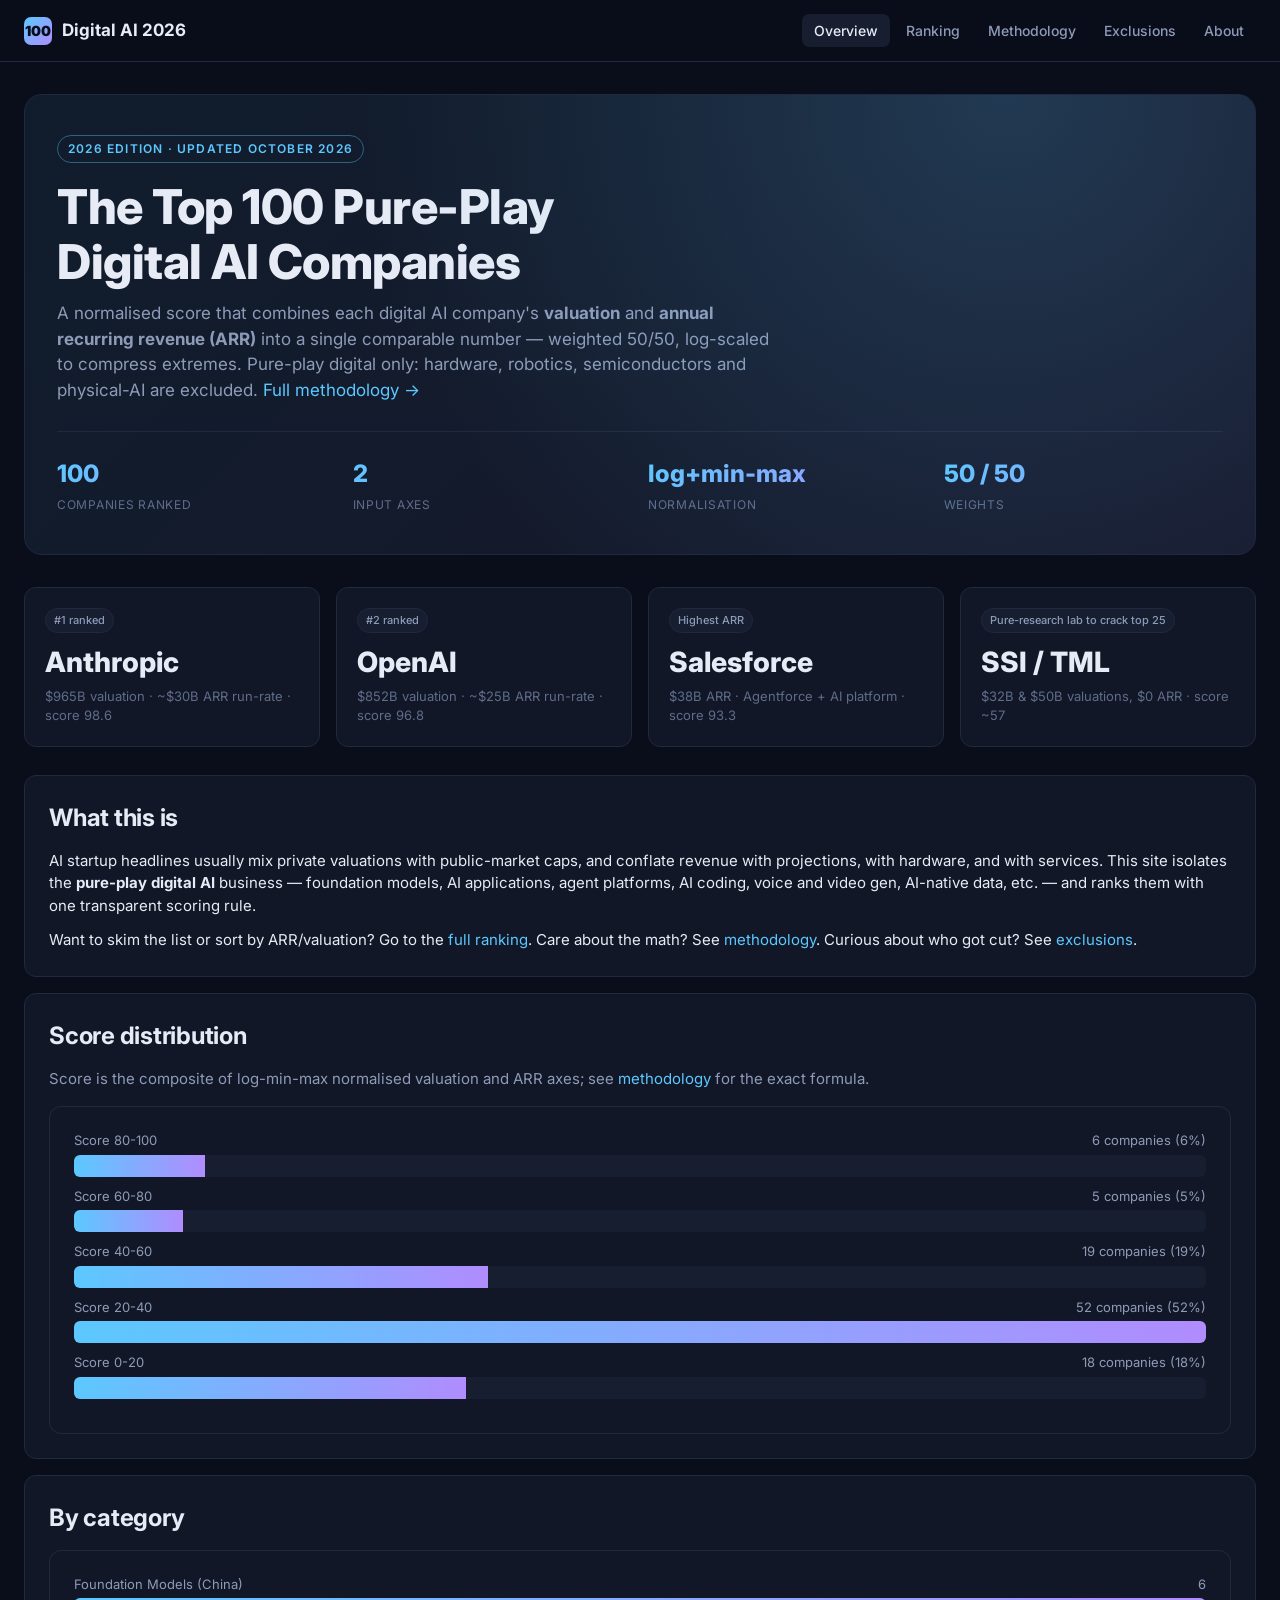
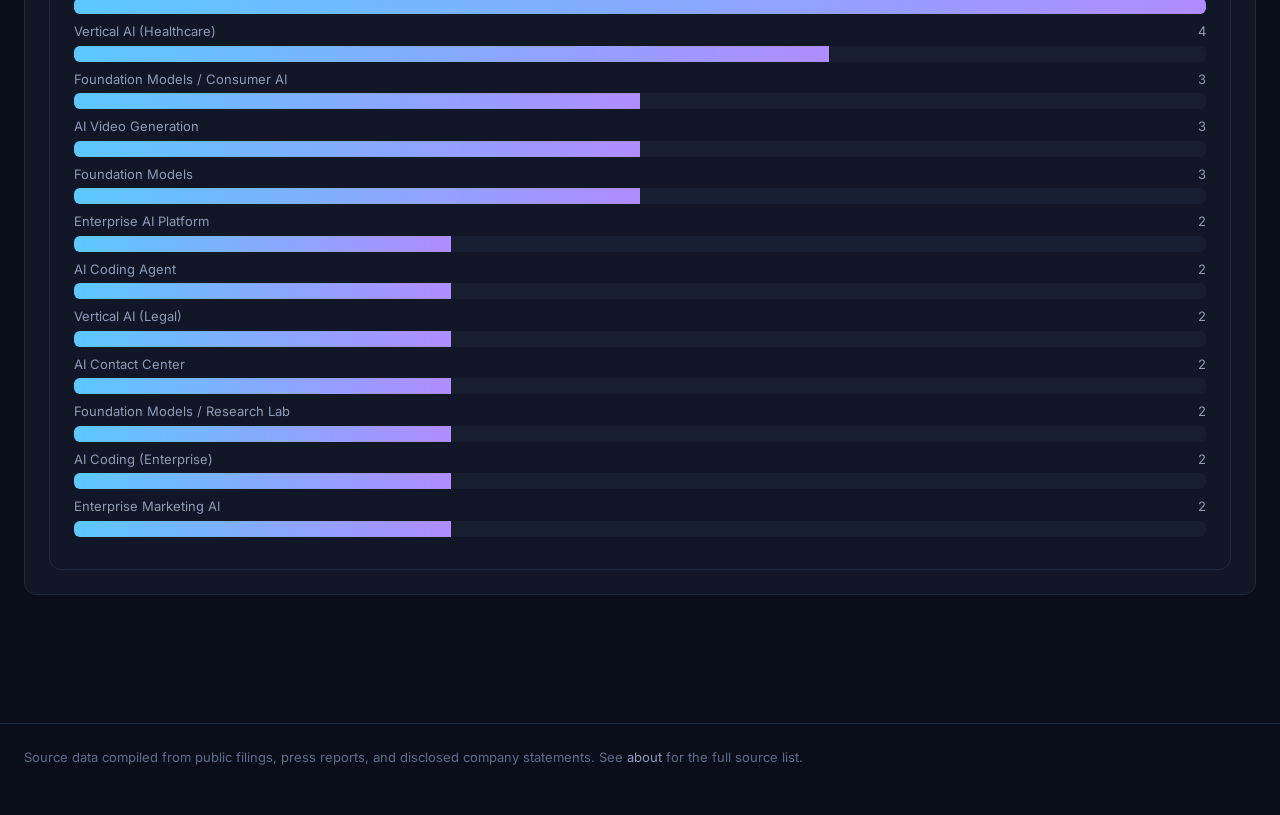
==== index.html @ d7b01ef9 "Flatten site/* to repo root for GitHub Pages Moved all static assets and HTML up one directory level" ====
<!DOCTYPE html>
<html lang="en">
<head>
  <meta charset="UTF-8">
  <meta name="viewport" content="width=device-width, initial-scale=1.0">
  <title>Top 100 Pure-Play Digital AI Companies 2026</title>
  <meta name="description" content="The Top 100 Pure-Play Digital AI Companies in 2026, ranked by a normalised composite of valuation and ARR. Methodology, dataset, sources.">
  <link rel="preconnect" href="https://fonts.googleapis.com">
  <link rel="preconnect" href="https://fonts.gstatic.com" crossorigin>
  <link href="https://fonts.googleapis.com/css2?family=Inter:wght@400;500;600;700;800&display=swap" rel="stylesheet">
  <link rel="stylesheet" href="style.css">
</head>
<body>
  <header class="topbar">
    <div class="topbar-inner">
      <div class="brand">
        <div class="brand-mark">100</div>
        <span>Digital AI 2026</span>
      </div>
      <nav class="nav">
        <a href="index.html">Overview</a>
        <a href="ranking.html">Ranking</a>
        <a href="methodology.html">Methodology</a>
        <a href="exclusions.html">Exclusions</a>
        <a href="about.html">About</a>
      </nav>
    </div>
  </header>

  <main>
    <section class="hero">
      <span class="eyebrow">2026 Edition · Updated October 2026</span>
      <h1>The Top 100 Pure-Play<br/>Digital AI Companies</h1>
      <p>
        A normalised score that combines each digital AI company's
        <strong>valuation</strong> and <strong>annual recurring revenue (ARR)</strong>
        into a single comparable number &mdash; weighted 50/50, log-scaled to
        compress extremes.
        Pure-play digital only: hardware, robotics, semiconductors and physical-AI
        are excluded. <a href="methodology.html">Full methodology &rarr;</a>
      </p>

      <div class="hero-stats">
        <div class="stat"><span class="v" id="hero-companies">100</span><span class="l">companies ranked</span></div>
        <div class="stat"><span class="v">2</span><span class="l">input axes</span></div>
        <div class="stat"><span class="v">log+min-max</span><span class="l">normalisation</span></div>
        <div class="stat"><span class="v">50 / 50</span><span class="l">weights</span></div>
      </div>
    </section>

    <div class="kpi-grid">
      <div class="kpi">
        <span class="cat-chip">#1 ranked</span>
        <div class="v">Anthropic</div>
        <div class="l">$965B valuation · ~$30B ARR run-rate · score 98.6</div>
      </div>
      <div class="kpi">
        <span class="cat-chip">#2 ranked</span>
        <div class="v">OpenAI</div>
        <div class="l">$852B valuation · ~$25B ARR run-rate · score 96.8</div>
      </div>
      <div class="kpi">
        <span class="cat-chip">Highest ARR</span>
        <div class="v">Salesforce</div>
        <div class="l">$38B ARR · Agentforce + AI platform · score 93.3</div>
      </div>
      <div class="kpi">
        <span class="cat-chip">Pure-research lab to crack top 25</span>
        <div class="v">SSI / TML</div>
        <div class="l">$32B &amp; $50B valuations, $0 ARR · score ~57</div>
      </div>
    </div>

    <div class="card">
      <h2>What this is</h2>
      <p>
        AI startup headlines usually mix private valuations with public-market caps,
        and conflate revenue with projections, with hardware, and with services.
        This site isolates the <strong>pure-play digital AI</strong> business &mdash;
        foundation models, AI applications, agent platforms, AI coding, voice and
        video gen, AI-native data, etc. &mdash; and ranks them with one transparent
        scoring rule.
      </p>
      <p style="margin-top:12px;">
        Want to skim the list or sort by ARR/valuation? Go to the
        <a href="ranking.html">full ranking</a>. Care about the math? See
        <a href="methodology.html">methodology</a>. Curious about who got cut? See
        <a href="exclusions.html">exclusions</a>.
      </p>
    </div>

    <div class="card">
      <h2>Score distribution</h2>
      <p style="color:var(--text-dim);margin-bottom:16px;">
        Score is the composite of log-min-max normalised valuation and ARR axes;
        see <a href="methodology.html">methodology</a> for the exact formula.
      </p>
      <div id="score-buckets" class="chart-wrap" style="margin:0;"></div>
    </div>

    <div class="card">
      <h2>By category</h2>
      <div id="cat-breakdown" class="chart-wrap" style="margin:0;"></div>
    </div>
  </main>

  <footer>
    <div>
      Source data compiled from public filings, press reports, and disclosed company statements.
      See <a href="about.html">about</a> for the full source list.
    </div>
  </footer>

  <script src="app.js"></script>
  <script>
    // Score-distribution chart on overview page
    document.addEventListener("DOMContentLoaded", async () => {
      const res = await fetch("ranked.json", { cache: "no-store" });
      const data = await res.json();
      const rows = data.companies;
      const buckets = [0, 0, 0, 0, 0];
      rows.forEach((r) => {
        if (r.score >= 80) buckets[0]++;
        else if (r.score >= 60) buckets[1]++;
        else if (r.score >= 40) buckets[2]++;
        else if (r.score >= 20) buckets[3]++;
        else buckets[4]++;
      });
      const total = rows.length;
      const labels = ["80-100", "60-80", "40-60", "20-40", "0-20"];
      const root = document.getElementById("score-buckets");
      const max = Math.max(...buckets);
      root.innerHTML = labels.map((l, i) => `
        <div style="margin-bottom:10px;">
          <div style="display:flex;justify-content:space-between;font-size:13px;color:var(--text-dim);margin-bottom:4px;">
            <span>Score ${l}</span>
            <span>${buckets[i]} companies (${((buckets[i] / total) * 100).toFixed(0)}%)</span>
          </div>
          <div style="background:var(--panel-2);border-radius:6px;height:22px;overflow:hidden;">
            <div style="width:${(buckets[i] / max) * 100}%;height:100%;background:linear-gradient(90deg, var(--accent), var(--accent-2));"></div>
          </div>
        </div>
      `).join("");

      // Category breakdown
      const catCounts = {};
      rows.forEach((r) => {
        const c = r.category || "Other";
        catCounts[c] = (catCounts[c] || 0) + 1;
      });
      const sortedCats = Object.entries(catCounts).sort((a, b) => b[1] - a[1]).slice(0, 12);
      const catMax = Math.max(...sortedCats.map((c) => c[1]));
      document.getElementById("cat-breakdown").innerHTML = sortedCats.map(([cat, n]) => `
        <div style="margin-bottom:8px;">
          <div style="display:flex;justify-content:space-between;font-size:13px;color:var(--text-dim);margin-bottom:4px;">
            <span>${cat}</span>
            <span>${n}</span>
          </div>
          <div style="background:var(--panel-2);border-radius:6px;height:16px;overflow:hidden;">
            <div style="width:${(n / catMax) * 100}%;height:100%;background:linear-gradient(90deg, var(--accent), var(--accent-2));"></div>
          </div>
        </div>
      `).join("");
    });
  </script>
</body>
</html>
---- style.css ----
/* style.css - Top 100 Pure-Play Digital AI Companies 2026 */
:root {
  --bg: #0a0e1a;
  --panel: #111726;
  --panel-2: #161e30;
  --border: #1f2940;
  --border-hi: #2d3a5a;
  --text: #e6ebf5;
  --text-dim: #8e9bb8;
  --text-mute: #5f6c8a;
  --accent: #5cc8ff;
  --accent-2: #b08cff;
  --good: #4ade80;
  --warn: #facc15;
  --bad: #f87171;
  --shadow: 0 4px 24px rgba(0, 0, 0, 0.4);
  --r-sm: 8px;
  --r-md: 12px;
  --r-lg: 18px;
}

* {
  box-sizing: border-box;
  margin: 0;
  padding: 0;
}

html, body {
  background: var(--bg);
  color: var(--text);
  font-family: 'Inter', -apple-system, BlinkMacSystemFont, 'Segoe UI', Roboto, sans-serif;
  line-height: 1.5;
  font-size: 15px;
  -webkit-font-smoothing: antialiased;
}

a {
  color: var(--accent);
  text-decoration: none;
}
a:hover {
  text-decoration: underline;
}

/* Layout */
.topbar {
  position: sticky;
  top: 0;
  z-index: 50;
  background: rgba(10, 14, 26, 0.85);
  backdrop-filter: blur(12px);
  border-bottom: 1px solid var(--border);
}
.topbar-inner {
  max-width: 1280px;
  margin: 0 auto;
  padding: 14px 24px;
  display: flex;
  align-items: center;
  justify-content: space-between;
  gap: 24px;
}
.brand {
  display: flex;
  align-items: center;
  gap: 10px;
  font-weight: 700;
  font-size: 17px;
}
.brand-mark {
  width: 28px;
  height: 28px;
  border-radius: 7px;
  background: linear-gradient(135deg, var(--accent), var(--accent-2));
  display: grid;
  place-items: center;
  color: #0a0e1a;
  font-weight: 900;
  font-size: 14px;
}
.nav {
  display: flex;
  gap: 4px;
}
.nav a {
  padding: 6px 12px;
  border-radius: 7px;
  color: var(--text-dim);
  font-weight: 500;
  font-size: 14px;
}
.nav a:hover {
  background: var(--panel);
  color: var(--text);
  text-decoration: none;
}
.nav a.active {
  background: var(--panel-2);
  color: var(--text);
}

main {
  max-width: 1280px;
  margin: 0 auto;
  padding: 32px 24px 64px;
}

h1, h2, h3 {
  letter-spacing: -0.01em;
}
h1 { font-size: 38px; font-weight: 800; line-height: 1.15; margin-bottom: 8px; }
h2 { font-size: 24px; font-weight: 700; margin-bottom: 12px; }
h3 { font-size: 18px; font-weight: 600; margin-bottom: 8px; }

.subtitle {
  color: var(--text-dim);
  margin-bottom: 28px;
  font-size: 16px;
}

/* Hero */
.hero {
  background: linear-gradient(135deg, rgba(92, 200, 255, 0.08), rgba(176, 140, 255, 0.08));
  border: 1px solid var(--border);
  border-radius: var(--r-lg);
  padding: 40px 32px;
  margin-bottom: 32px;
  position: relative;
  overflow: hidden;
}
.hero::before {
  content: '';
  position: absolute;
  inset: 0;
  background: radial-gradient(circle at 80% 0%, rgba(92, 200, 255, 0.18), transparent 60%);
  pointer-events: none;
}
.eyebrow {
  display: inline-block;
  font-size: 12px;
  font-weight: 600;
  letter-spacing: 0.1em;
  text-transform: uppercase;
  color: var(--accent);
  padding: 4px 10px;
  border: 1px solid rgba(92, 200, 255, 0.4);
  border-radius: 999px;
  margin-bottom: 16px;
}
.hero h1 {
  font-size: 48px;
  margin-bottom: 12px;
}
.hero p {
  color: var(--text-dim);
  font-size: 17px;
  max-width: 720px;
}
.hero-stats {
  display: grid;
  grid-template-columns: repeat(auto-fit, minmax(140px, 1fr));
  gap: 16px;
  margin-top: 28px;
  padding-top: 24px;
  border-top: 1px solid var(--border);
}
.stat {
  display: flex;
  flex-direction: column;
}
.stat .v {
  font-size: 24px;
  font-weight: 800;
  background: linear-gradient(135deg, var(--accent), var(--accent-2));
  -webkit-background-clip: text;
  -webkit-text-fill-color: transparent;
  background-clip: text;
}
.stat .l {
  font-size: 12px;
  color: var(--text-mute);
  text-transform: uppercase;
  letter-spacing: 0.06em;
  margin-top: 4px;
}

/* Cards */
.card {
  background: var(--panel);
  border: 1px solid var(--border);
  border-radius: var(--r-md);
  padding: 24px;
  margin-bottom: 16px;
}
.card h2 {
  margin-bottom: 14px;
}
.card-tight {
  padding: 18px 20px;
}

.kpi-grid {
  display: grid;
  grid-template-columns: repeat(auto-fit, minmax(220px, 1fr));
  gap: 16px;
  margin-bottom: 28px;
}
.kpi {
  background: var(--panel);
  border: 1px solid var(--border);
  border-radius: var(--r-md);
  padding: 20px;
}
.kpi .v {
  font-size: 28px;
  font-weight: 800;
  margin: 8px 0 4px;
}
.kpi .l {
  color: var(--text-mute);
  font-size: 13px;
}

/* Filters bar */
.filters {
  display: flex;
  flex-wrap: wrap;
  gap: 8px;
  align-items: center;
  margin-bottom: 18px;
  padding: 14px;
  background: var(--panel);
  border: 1px solid var(--border);
  border-radius: var(--r-md);
}
.filters input,
.filters select {
  background: var(--bg);
  color: var(--text);
  border: 1px solid var(--border);
  border-radius: 7px;
  padding: 8px 12px;
  font-size: 14px;
  font-family: inherit;
}
.filters input:focus,
.filters select:focus {
  border-color: var(--accent);
  outline: none;
}
.filters .grow {
  flex: 1;
  min-width: 200px;
}
.btn {
  background: var(--panel-2);
  color: var(--text);
  border: 1px solid var(--border);
  padding: 8px 14px;
  border-radius: 7px;
  cursor: pointer;
  font-size: 13px;
  font-weight: 500;
  transition: all 0.15s ease;
}
.btn:hover {
  border-color: var(--border-hi);
  background: var(--border);
}
.btn.primary {
  background: linear-gradient(135deg, var(--accent), var(--accent-2));
  color: #0a0e1a;
  border: none;
  font-weight: 600;
}
.btn.primary:hover {
  filter: brightness(1.08);
}

/* Table */
.table-wrap {
  background: var(--panel);
  border: 1px solid var(--border);
  border-radius: var(--r-md);
  overflow: hidden;
  margin-bottom: 24px;
}
table.rank {
  width: 100%;
  border-collapse: collapse;
  font-size: 14px;
}
table.rank thead th {
  background: var(--panel-2);
  color: var(--text-dim);
  text-align: left;
  padding: 12px 14px;
  font-weight: 600;
  font-size: 12px;
  text-transform: uppercase;
  letter-spacing: 0.06em;
  border-bottom: 1px solid var(--border);
  cursor: pointer;
  user-select: none;
  position: sticky;
  top: 60px;
  z-index: 2;
}
table.rank thead th:hover {
  color: var(--text);
}
table.rank thead th.sorted-asc::after { content: ' ▲'; opacity: 0.6; }
table.rank thead th.sorted-desc::after { content: ' ▼'; opacity: 0.6; }
table.rank tbody tr {
  border-bottom: 1px solid var(--border);
  transition: background 0.1s ease;
}
table.rank tbody tr:hover {
  background: var(--panel-2);
}
table.rank tbody td {
  padding: 12px 14px;
  vertical-align: middle;
}
.rank-cell {
  font-weight: 700;
  color: var(--accent);
  font-size: 16px;
  width: 60px;
}
.rank-cell .medal {
  display: inline-block;
  width: 28px;
  height: 28px;
  line-height: 28px;
  text-align: center;
  border-radius: 8px;
  font-size: 13px;
  font-weight: 800;
  background: var(--panel-2);
  border: 1px solid var(--border);
}
.rank-cell .medal.gold { background: linear-gradient(135deg, #fbbf24, #f59e0b); color: #0a0e1a; border: none; }
.rank-cell .medal.silver { background: linear-gradient(135deg, #d1d5db, #9ca3af); color: #0a0e1a; border: none; }
.rank-cell .medal.bronze { background: linear-gradient(135deg, #f59e0b, #b45309); color: #0a0e1a; border: none; }
.name-cell strong {
  display: block;
  margin-bottom: 2px;
}
.name-cell .meta {
  color: var(--text-mute);
  font-size: 12px;
}
.num {
  font-variant-numeric: tabular-nums;
  text-align: right;
}
.score-cell {
  font-weight: 700;
  color: var(--accent);
  text-align: right;
  width: 90px;
}
.score-bar {
  display: inline-block;
  height: 6px;
  background: linear-gradient(90deg, var(--accent), var(--accent-2));
  border-radius: 999px;
  margin-left: 8px;
  vertical-align: middle;
}
.cat-chip {
  display: inline-block;
  font-size: 11px;
  padding: 3px 8px;
  border-radius: 999px;
  background: var(--panel-2);
  border: 1px solid var(--border);
  color: var(--text-dim);
  font-weight: 500;
  white-space: nowrap;
}

/* Company detail page */
.detail {
  display: grid;
  grid-template-columns: 1fr 320px;
  gap: 24px;
}
@media (max-width: 920px) {
  .detail { grid-template-columns: 1fr; }
}
.detail-side {
  background: var(--panel);
  border: 1px solid var(--border);
  border-radius: var(--r-md);
  padding: 20px;
  height: fit-content;
  position: sticky;
  top: 80px;
}
.detail-side h3 {
  font-size: 14px;
  text-transform: uppercase;
  color: var(--text-mute);
  letter-spacing: 0.06em;
  margin-top: 16px;
  margin-bottom: 6px;
}
.detail-side h3:first-child { margin-top: 0; }
.detail-side .v {
  font-size: 18px;
  font-weight: 700;
  margin-bottom: 4px;
}
.detail-side .src {
  font-size: 12px;
  color: var(--text-mute);
}

/* Methodology content */
.prose {
  max-width: 880px;
}
.prose h2 {
  margin-top: 32px;
  font-size: 22px;
}
.prose p, .prose li {
  color: var(--text);
  margin-bottom: 10px;
  line-height: 1.7;
}
.prose ul, .prose ol {
  padding-left: 22px;
  margin-bottom: 16px;
}
.prose pre {
  background: var(--panel-2);
  border: 1px solid var(--border);
  border-radius: var(--r-sm);
  padding: 18px;
  overflow-x: auto;
  font-family: ui-monospace, SFMono-Regular, Menlo, monospace;
  font-size: 13px;
  margin: 14px 0;
}
.prose code {
  background: var(--panel-2);
  padding: 2px 6px;
  border-radius: 4px;
  font-size: 13px;
}
.prose blockquote {
  border-left: 3px solid var(--accent);
  padding: 4px 0 4px 18px;
  color: var(--text-dim);
  margin: 16px 0;
}

/* Chart */
.chart-wrap {
  background: var(--panel);
  border: 1px solid var(--border);
  border-radius: var(--r-md);
  padding: 24px;
  margin-bottom: 24px;
}

.row {
  display: flex;
  align-items: center;
  gap: 12px;
  margin-bottom: 16px;
  flex-wrap: wrap;
}
.row.between { justify-content: space-between; }

.hidden { display: none !important; }

footer {
  max-width: 1280px;
  margin: 0 auto;
  padding: 24px 24px 48px;
  color: var(--text-mute);
  font-size: 13px;
  border-top: 1px solid var(--border);
  margin-top: 48px;
}
footer a {
  color: var(--text-dim);
}
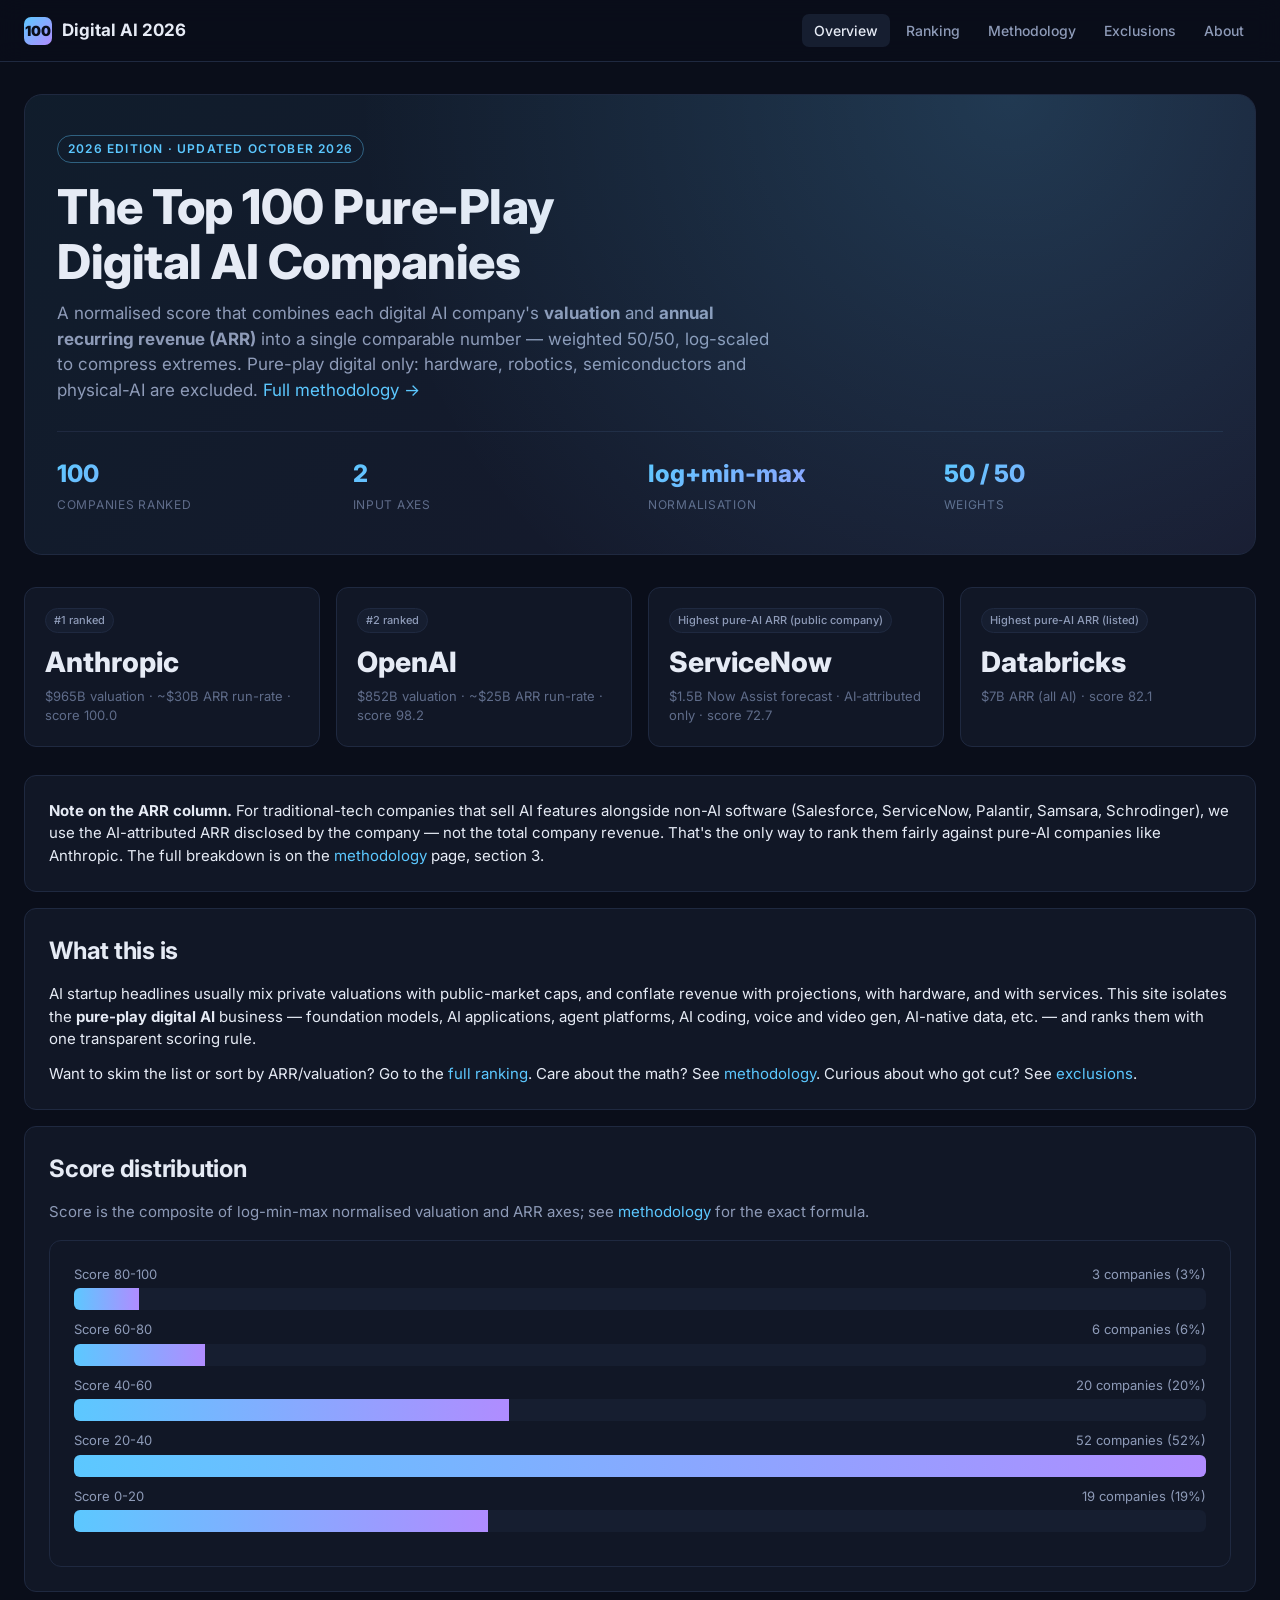
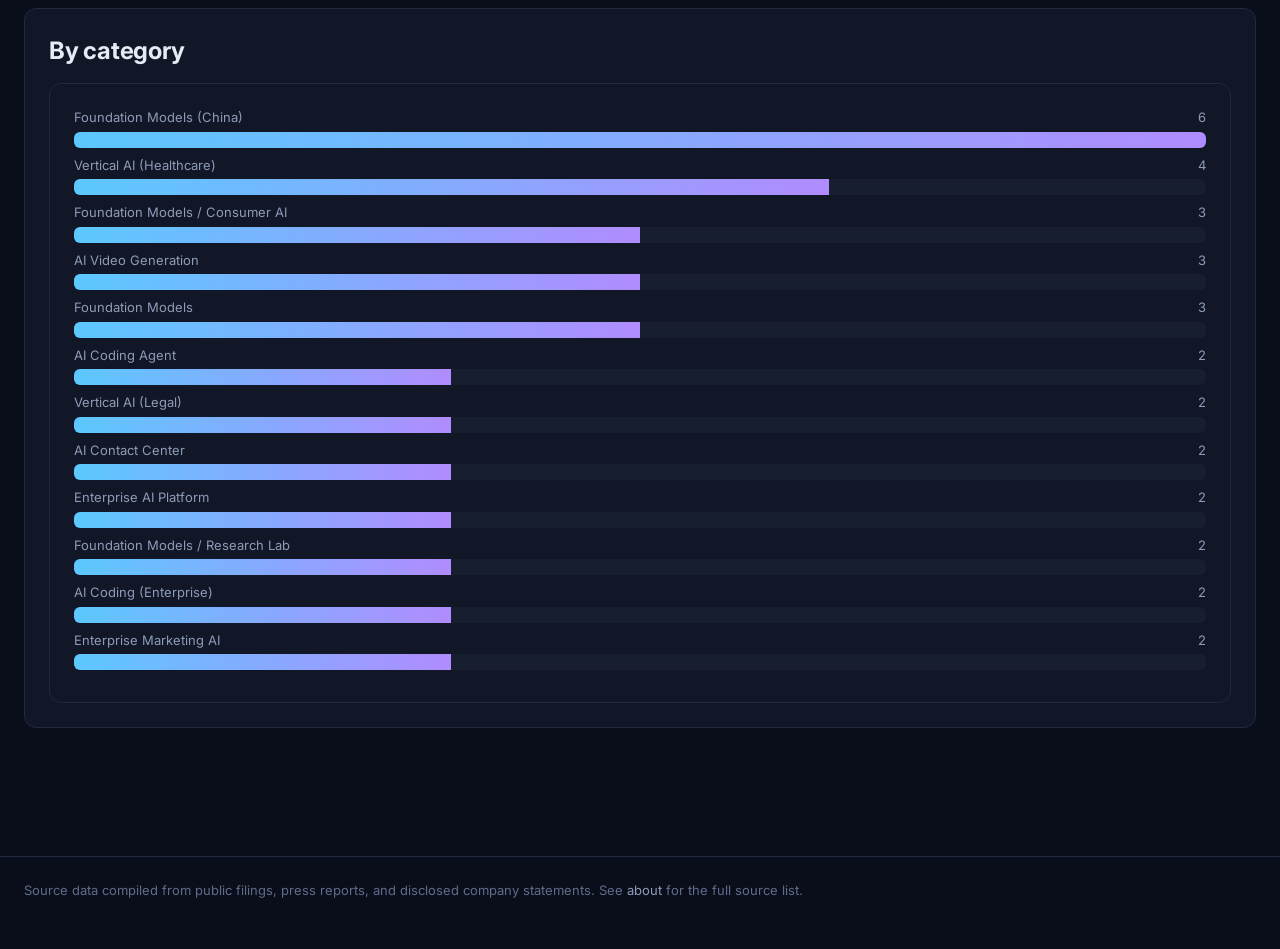
==== commit 2a130f7c: "Use AI-attributed ARR only for traditional-tech firms Following reviewer feedback that the prior ran" ====
--- a/index.html
+++ b/index.html
@@ -52,23 +52,35 @@
       <div class="kpi">
         <span class="cat-chip">#1 ranked</span>
         <div class="v">Anthropic</div>
-        <div class="l">$965B valuation · ~$30B ARR run-rate · score 98.6</div>
+        <div class="l">$965B valuation · ~$30B ARR run-rate · score 100.0</div>
       </div>
       <div class="kpi">
         <span class="cat-chip">#2 ranked</span>
         <div class="v">OpenAI</div>
-        <div class="l">$852B valuation · ~$25B ARR run-rate · score 96.8</div>
+        <div class="l">$852B valuation · ~$25B ARR run-rate · score 98.2</div>
       </div>
       <div class="kpi">
-        <span class="cat-chip">Highest ARR</span>
-        <div class="v">Salesforce</div>
-        <div class="l">$38B ARR · Agentforce + AI platform · score 93.3</div>
+        <span class="cat-chip">Highest pure-AI ARR (public company)</span>
+        <div class="v">ServiceNow</div>
+        <div class="l">$1.5B Now Assist forecast · AI-attributed only · score 72.7</div>
       </div>
       <div class="kpi">
-        <span class="cat-chip">Pure-research lab to crack top 25</span>
-        <div class="v">SSI / TML</div>
-        <div class="l">$32B &amp; $50B valuations, $0 ARR · score ~57</div>
+        <span class="cat-chip">Highest pure-AI ARR (listed)</span>
+        <div class="v">Databricks</div>
+        <div class="l">$7B ARR (all AI) · score 82.1</div>
       </div>
+    </div>
+
+    <div class="card">
+      <p>
+        <strong>Note on the ARR column.</strong> For traditional-tech
+        companies that sell AI features alongside non-AI software
+        (Salesforce, ServiceNow, Palantir, Samsara, Schrodinger), we use
+        the AI-attributed ARR disclosed by the company &mdash; not the
+        total company revenue. That's the only way to rank them fairly
+        against pure-AI companies like Anthropic. The full breakdown is
+        on the <a href="methodology.html">methodology</a> page, section 3.
+      </p>
     </div>
 
     <div class="card">
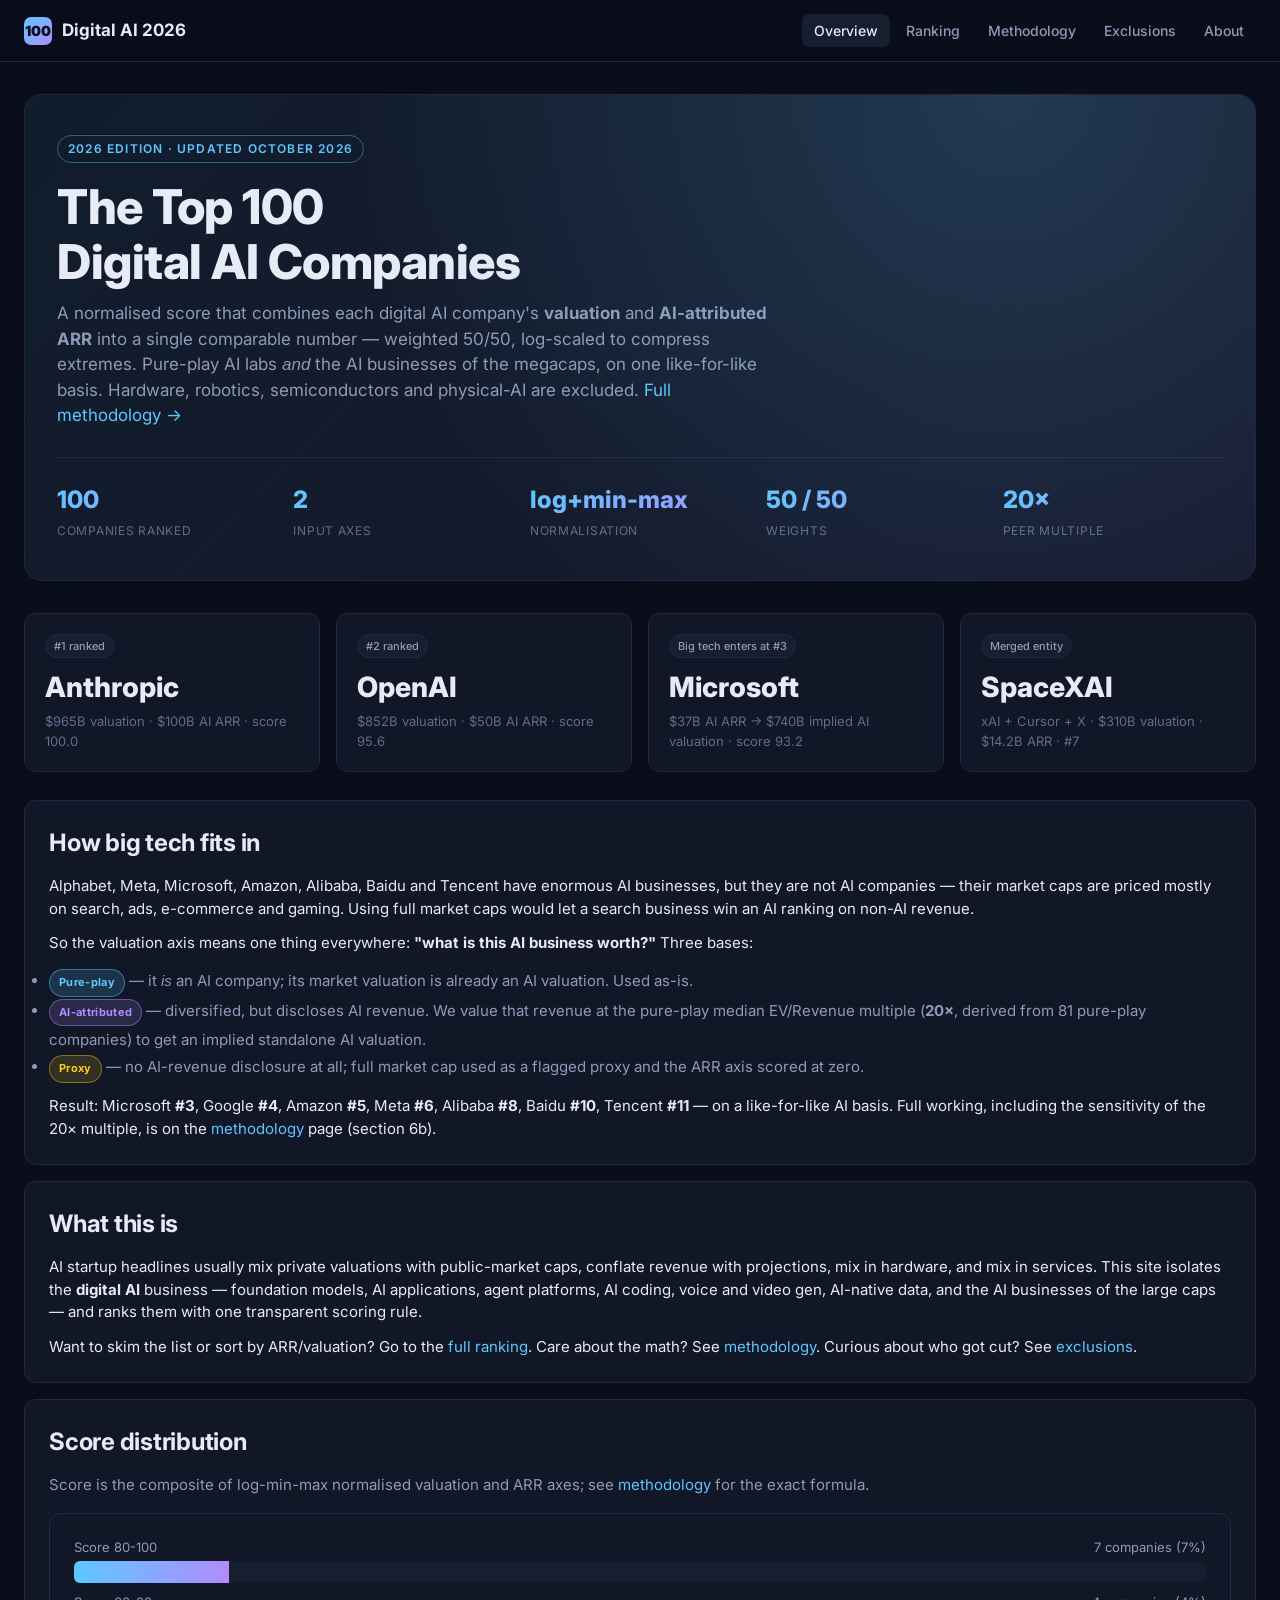
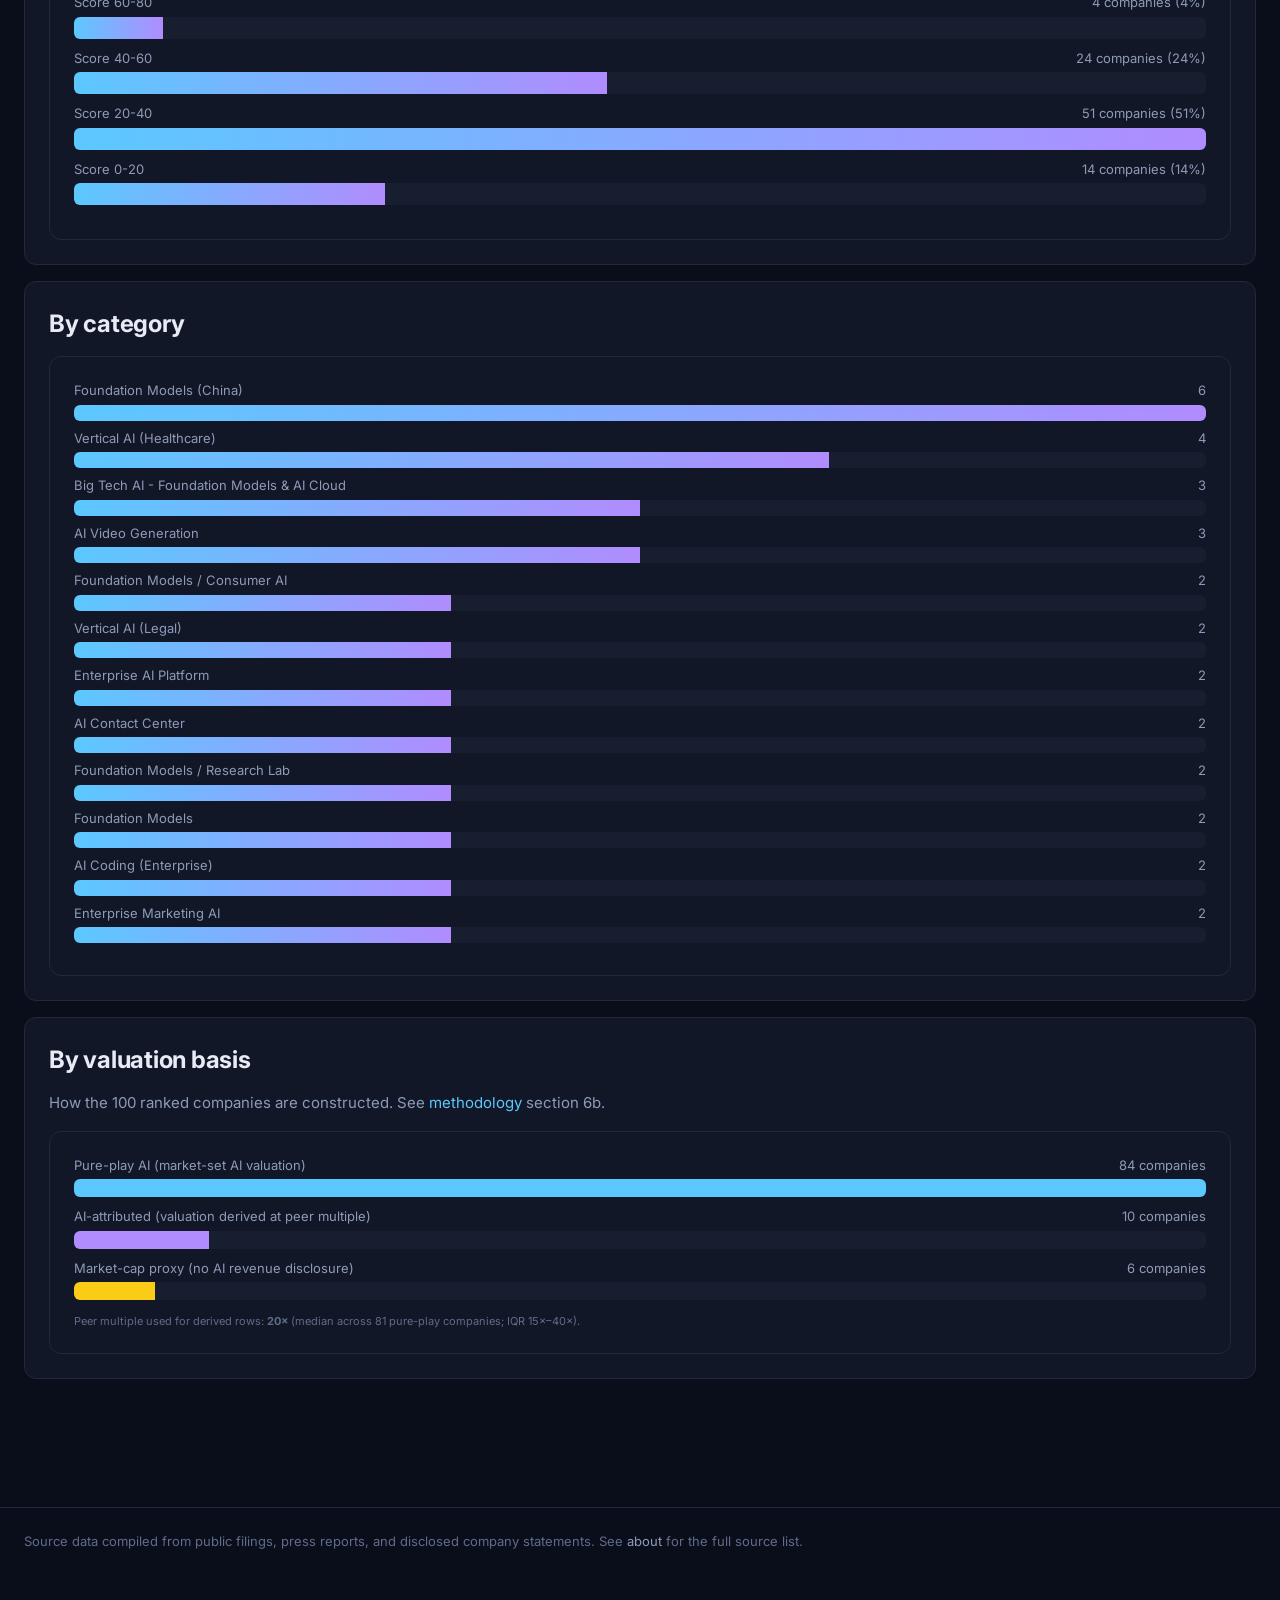
==== commit db09d7f2: "Three-basis model: merge xAI+Cursor, add big tech, refresh ARR figures OCT-2026 REFRESH ------------" ====
--- a/index.html
+++ b/index.html
@@ -3,8 +3,8 @@
 <head>
   <meta charset="UTF-8">
   <meta name="viewport" content="width=device-width, initial-scale=1.0">
-  <title>Top 100 Pure-Play Digital AI Companies 2026</title>
-  <meta name="description" content="The Top 100 Pure-Play Digital AI Companies in 2026, ranked by a normalised composite of valuation and ARR. Methodology, dataset, sources.">
+  <title>Top 100 Digital AI Companies 2026</title>
+  <meta name="description" content="The Top 100 Digital AI Companies in 2026, ranked by a normalised composite of AI-attributed ARR and valuation. Includes pure-play AI labs and the AI businesses of the megacaps, on one like-for-like basis. Methodology, dataset, sources.">
   <link rel="preconnect" href="https://fonts.googleapis.com">
   <link rel="preconnect" href="https://fonts.gstatic.com" crossorigin>
   <link href="https://fonts.googleapis.com/css2?family=Inter:wght@400;500;600;700;800&display=swap" rel="stylesheet">
@@ -30,13 +30,14 @@
   <main>
     <section class="hero">
       <span class="eyebrow">2026 Edition · Updated October 2026</span>
-      <h1>The Top 100 Pure-Play<br/>Digital AI Companies</h1>
+      <h1>The Top 100<br/>Digital AI Companies</h1>
       <p>
         A normalised score that combines each digital AI company's
-        <strong>valuation</strong> and <strong>annual recurring revenue (ARR)</strong>
+        <strong>valuation</strong> and <strong>AI-attributed ARR</strong>
         into a single comparable number &mdash; weighted 50/50, log-scaled to
         compress extremes.
-        Pure-play digital only: hardware, robotics, semiconductors and physical-AI
+        Pure-play AI labs <em>and</em> the AI businesses of the megacaps, on one
+        like-for-like basis. Hardware, robotics, semiconductors and physical-AI
         are excluded. <a href="methodology.html">Full methodology &rarr;</a>
       </p>
 
@@ -45,6 +46,7 @@
         <div class="stat"><span class="v">2</span><span class="l">input axes</span></div>
         <div class="stat"><span class="v">log+min-max</span><span class="l">normalisation</span></div>
         <div class="stat"><span class="v">50 / 50</span><span class="l">weights</span></div>
+        <div class="stat"><span class="v">20&times;</span><span class="l">peer multiple</span></div>
       </div>
     </section>
 
@@ -52,34 +54,64 @@
       <div class="kpi">
         <span class="cat-chip">#1 ranked</span>
         <div class="v">Anthropic</div>
-        <div class="l">$965B valuation · ~$30B ARR run-rate · score 100.0</div>
+        <div class="l">$965B valuation · $100B AI ARR · score 100.0</div>
       </div>
       <div class="kpi">
         <span class="cat-chip">#2 ranked</span>
         <div class="v">OpenAI</div>
-        <div class="l">$852B valuation · ~$25B ARR run-rate · score 98.2</div>
-      </div>
-      <div class="kpi">
-        <span class="cat-chip">Highest pure-AI ARR (public company)</span>
-        <div class="v">ServiceNow</div>
-        <div class="l">$1.5B Now Assist forecast · AI-attributed only · score 72.7</div>
-      </div>
-      <div class="kpi">
-        <span class="cat-chip">Highest pure-AI ARR (listed)</span>
-        <div class="v">Databricks</div>
-        <div class="l">$7B ARR (all AI) · score 82.1</div>
-      </div>
-    </div>
-
-    <div class="card">
+        <div class="l">$852B valuation · $50B AI ARR · score 95.6</div>
+      </div>
+      <div class="kpi">
+        <span class="cat-chip">Big tech enters at #3</span>
+        <div class="v">Microsoft</div>
+        <div class="l">$37B AI ARR → $740B implied AI valuation · score 93.2</div>
+      </div>
+      <div class="kpi">
+        <span class="cat-chip">Merged entity</span>
+        <div class="v">SpaceXAI</div>
+        <div class="l">xAI + Cursor + X · $310B valuation · $14.2B ARR · #7</div>
+      </div>
+    </div>
+
+    <div class="card">
+      <h2>How big tech fits in</h2>
       <p>
-        <strong>Note on the ARR column.</strong> For traditional-tech
-        companies that sell AI features alongside non-AI software
-        (Salesforce, ServiceNow, Palantir, Samsara, Schrodinger), we use
-        the AI-attributed ARR disclosed by the company &mdash; not the
-        total company revenue. That's the only way to rank them fairly
-        against pure-AI companies like Anthropic. The full breakdown is
-        on the <a href="methodology.html">methodology</a> page, section 3.
+        Alphabet, Meta, Microsoft, Amazon, Alibaba, Baidu and Tencent have
+        enormous AI businesses, but they are not AI companies &mdash; their market
+        caps are priced mostly on search, ads, e-commerce and gaming. Using
+        full market caps would let a search business win an AI ranking on
+        non-AI revenue.
+      </p>
+      <p style="margin-top:12px;">
+        So the valuation axis means one thing everywhere: <strong>"what is this
+        AI business worth?"</strong> Three bases:
+      </p>
+      <ul style="color:var(--text-dim);margin-top:12px;line-height:1.8;">
+        <li>
+          <span class="basis-chip basis-actual">Pure-play</span>
+          &mdash; it <em>is</em> an AI company; its market valuation is already an
+          AI valuation. Used as-is.
+        </li>
+        <li>
+          <span class="basis-chip basis-derived">AI-attributed</span>
+          &mdash; diversified, but discloses AI revenue. We value that revenue at
+          the pure-play median EV/Revenue multiple (<strong>20&times;</strong>,
+          derived from 81 pure-play companies) to get an implied standalone AI
+          valuation.
+        </li>
+        <li>
+          <span class="basis-chip basis-proxy">Proxy</span>
+          &mdash; no AI-revenue disclosure at all; full market cap used as a
+          flagged proxy and the ARR axis scored at zero.
+        </li>
+      </ul>
+      <p style="margin-top:12px;">
+        Result: Microsoft <strong>#3</strong>, Google <strong>#4</strong>, Amazon
+        <strong>#5</strong>, Meta <strong>#6</strong>, Alibaba <strong>#8</strong>,
+        Baidu <strong>#10</strong>, Tencent <strong>#11</strong> &mdash; on a
+        like-for-like AI basis. Full working, including the sensitivity of the
+        20&times; multiple, is on the
+        <a href="methodology.html">methodology</a> page (section 6b).
       </p>
     </div>
 
@@ -87,11 +119,11 @@
       <h2>What this is</h2>
       <p>
         AI startup headlines usually mix private valuations with public-market caps,
-        and conflate revenue with projections, with hardware, and with services.
-        This site isolates the <strong>pure-play digital AI</strong> business &mdash;
+        conflate revenue with projections, mix in hardware, and mix in services.
+        This site isolates the <strong>digital AI</strong> business &mdash;
         foundation models, AI applications, agent platforms, AI coding, voice and
-        video gen, AI-native data, etc. &mdash; and ranks them with one transparent
-        scoring rule.
+        video gen, AI-native data, and the AI businesses of the large caps &mdash;
+        and ranks them with one transparent scoring rule.
       </p>
       <p style="margin-top:12px;">
         Want to skim the list or sort by ARR/valuation? Go to the
@@ -113,6 +145,15 @@
     <div class="card">
       <h2>By category</h2>
       <div id="cat-breakdown" class="chart-wrap" style="margin:0;"></div>
+    </div>
+
+    <div class="card">
+      <h2>By valuation basis</h2>
+      <p style="color:var(--text-dim);margin-bottom:16px;">
+        How the 100 ranked companies are constructed. See
+        <a href="methodology.html">methodology</a> section 6b.
+      </p>
+      <div id="basis-breakdown" class="chart-wrap" style="margin:0;"></div>
     </div>
   </main>
 
@@ -173,6 +214,37 @@
           </div>
         </div>
       `).join("");
+
+      // Valuation-basis breakdown
+      const basisMeta = {
+        actual:  { label: "Pure-play AI (market-set AI valuation)", color: "var(--accent)" },
+        derived: { label: "AI-attributed (valuation derived at peer multiple)", color: "var(--accent-2)" },
+        proxy:   { label: "Market-cap proxy (no AI revenue disclosure)", color: "var(--warn)" },
+      };
+      const basisCounts = {};
+      rows.forEach((r) => {
+        basisCounts[r.valuation_basis] = (basisCounts[r.valuation_basis] || 0) + 1;
+      });
+      const bMax = Math.max(...Object.values(basisCounts));
+      document.getElementById("basis-breakdown").innerHTML = Object.entries(basisMeta).map(([k, m]) => {
+        const n = basisCounts[k] || 0;
+        return `
+        <div style="margin-bottom:10px;">
+          <div style="display:flex;justify-content:space-between;font-size:13px;color:var(--text-dim);margin-bottom:4px;">
+            <span>${m.label}</span>
+            <span>${n} companies</span>
+          </div>
+          <div style="background:var(--panel-2);border-radius:6px;height:18px;overflow:hidden;">
+            <div style="width:${(n / bMax) * 100}%;height:100%;background:${m.color};"></div>
+          </div>
+        </div>`;
+      }).join("") + `
+        <p class="sub-note" style="margin-top:14px;">
+          Peer multiple used for derived rows:
+          <strong>${data.peer_multiple.median_ev_revenue}&times;</strong>
+          (median across ${data.peer_multiple.pool_size} pure-play companies;
+          IQR ${data.peer_multiple.p25}&times;&ndash;${data.peer_multiple.p75}&times;).
+        </p>`;
     });
   </script>
 </body>
--- a/style.css
+++ b/style.css
@@ -381,6 +381,107 @@
   white-space: nowrap;
 }
 
+/* --- Basis badges & sub-notes ------------------------------------- */
+.sub-note {
+  font-size: 11px;
+  color: var(--text-mute);
+  margin-top: 3px;
+  line-height: 1.35;
+}
+.sub-note.warn {
+  color: var(--warn);
+}
+.basis-chip {
+  display: inline-block;
+  font-size: 11px;
+  font-weight: 700;
+  padding: 3px 9px;
+  border-radius: 999px;
+  letter-spacing: 0.03em;
+}
+.basis-chip.basis-actual {
+  background: rgba(92, 200, 255, 0.16);
+  border: 1px solid rgba(92, 200, 255, 0.45);
+  color: var(--accent);
+}
+.basis-chip.basis-derived {
+  background: rgba(176, 140, 255, 0.16);
+  border: 1px solid rgba(176, 140, 255, 0.45);
+  color: var(--accent-2);
+}
+.basis-chip.basis-proxy {
+  background: rgba(250, 204, 21, 0.14);
+  border: 1px solid rgba(250, 204, 21, 0.42);
+  color: var(--warn);
+}
+
+.basis-callout {
+  background: var(--panel-2);
+  border: 1px solid rgba(176, 140, 255, 0.35);
+  border-left: 3px solid var(--accent-2);
+  border-radius: var(--r-md);
+  padding: 20px 22px;
+  margin-bottom: 16px;
+}
+.basis-callout.pure {
+  border-color: rgba(92, 200, 255, 0.35);
+  border-left-color: var(--accent);
+}
+.basis-callout.warn {
+  border-color: rgba(250, 204, 21, 0.35);
+  border-left-color: var(--warn);
+}
+.basis-callout h3 {
+  font-size: 15px;
+  margin-bottom: 10px;
+}
+.basis-callout p {
+  color: var(--text-dim);
+  font-size: 14px;
+  line-height: 1.65;
+  margin-bottom: 10px;
+}
+.basis-callout pre {
+  background: var(--bg);
+  border: 1px solid var(--border);
+  border-radius: var(--r-sm);
+  padding: 14px 16px;
+  font-family: ui-monospace, SFMono-Regular, Menlo, monospace;
+  font-size: 12.5px;
+  line-height: 1.7;
+  overflow-x: auto;
+  margin: 10px 0;
+  color: var(--text);
+}
+.src-block {
+  font-size: 13px;
+  color: var(--text-dim);
+  line-height: 1.7;
+  background: var(--panel-2);
+  border: 1px solid var(--border);
+  border-radius: var(--r-sm);
+  padding: 12px 14px;
+}
+
+/* Legend */
+.legend {
+  display: flex;
+  flex-wrap: wrap;
+  gap: 18px;
+  padding: 14px 16px;
+  background: var(--panel);
+  border: 1px solid var(--border);
+  border-radius: var(--r-md);
+  margin-bottom: 16px;
+  font-size: 13px;
+  color: var(--text-dim);
+}
+.legend-item {
+  display: flex;
+  align-items: center;
+  gap: 8px;
+}
+
 /* Company detail page */
 .detail {
   display: grid;
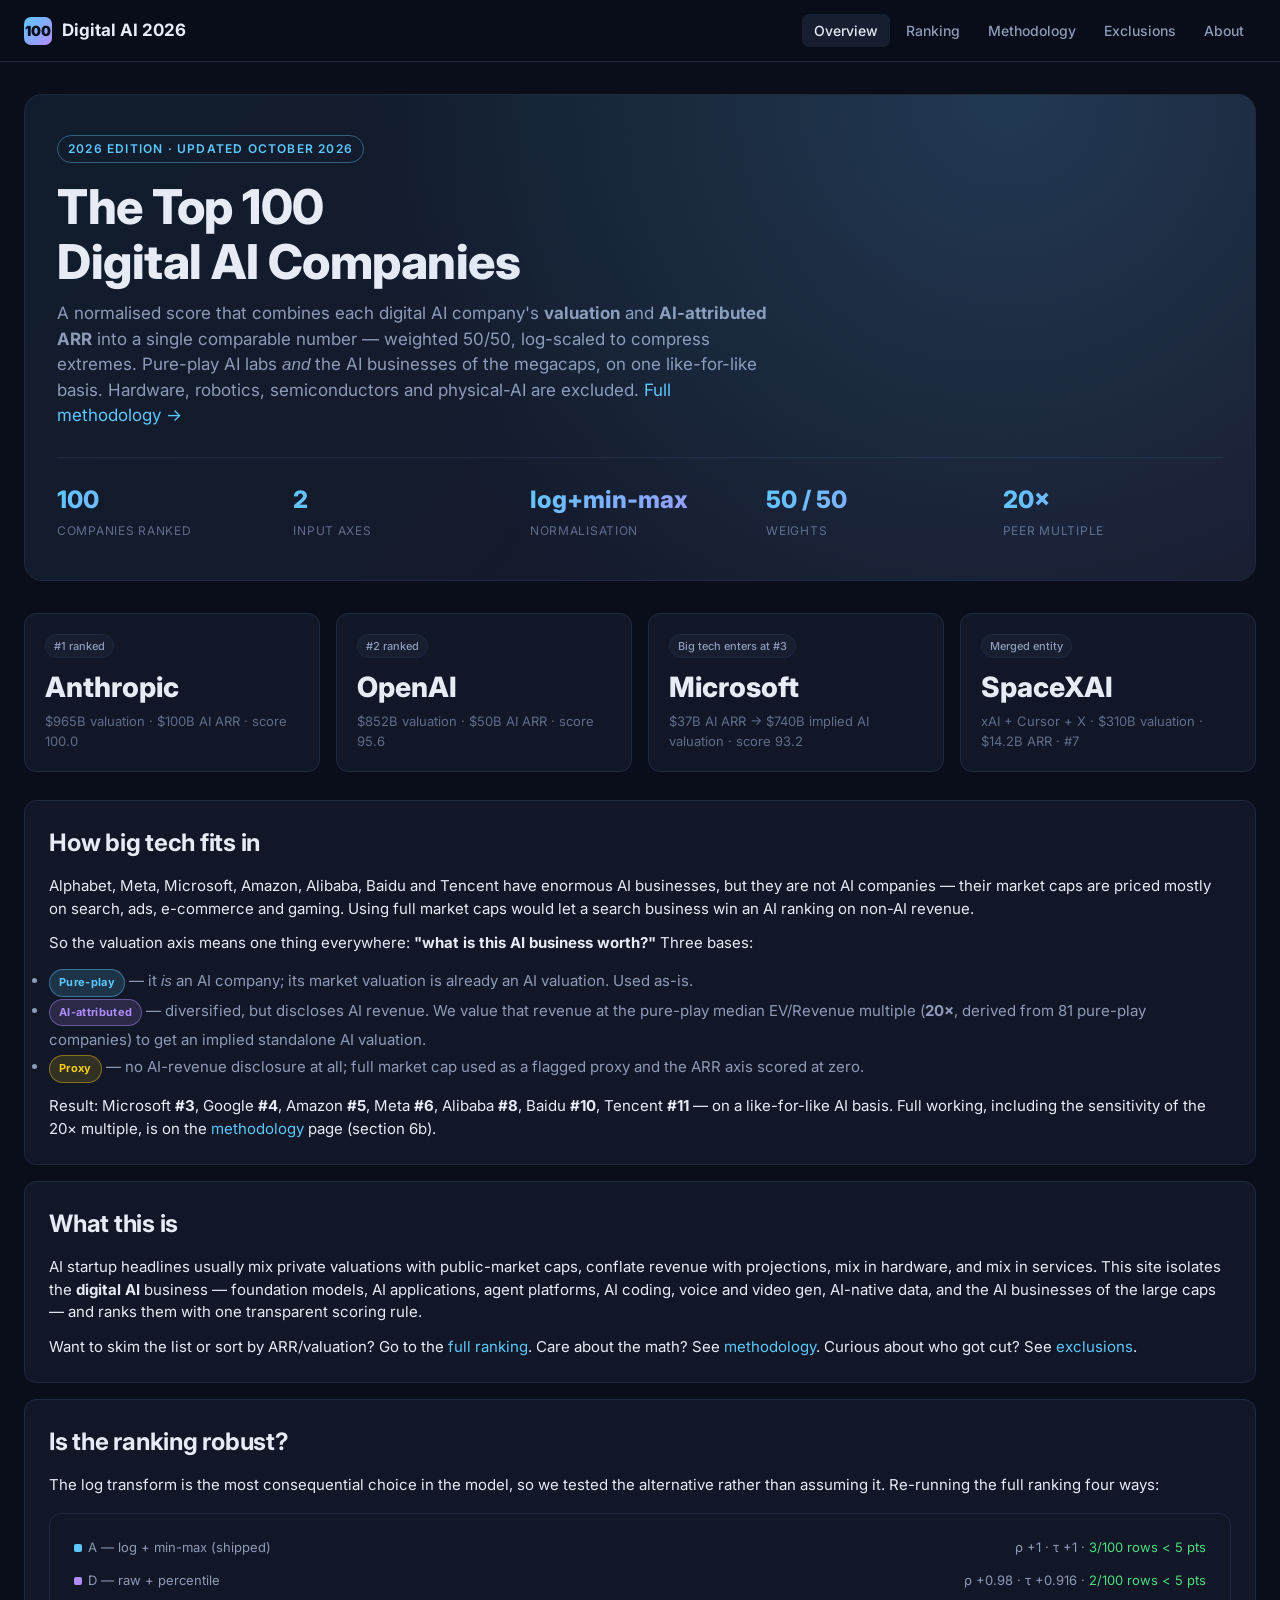
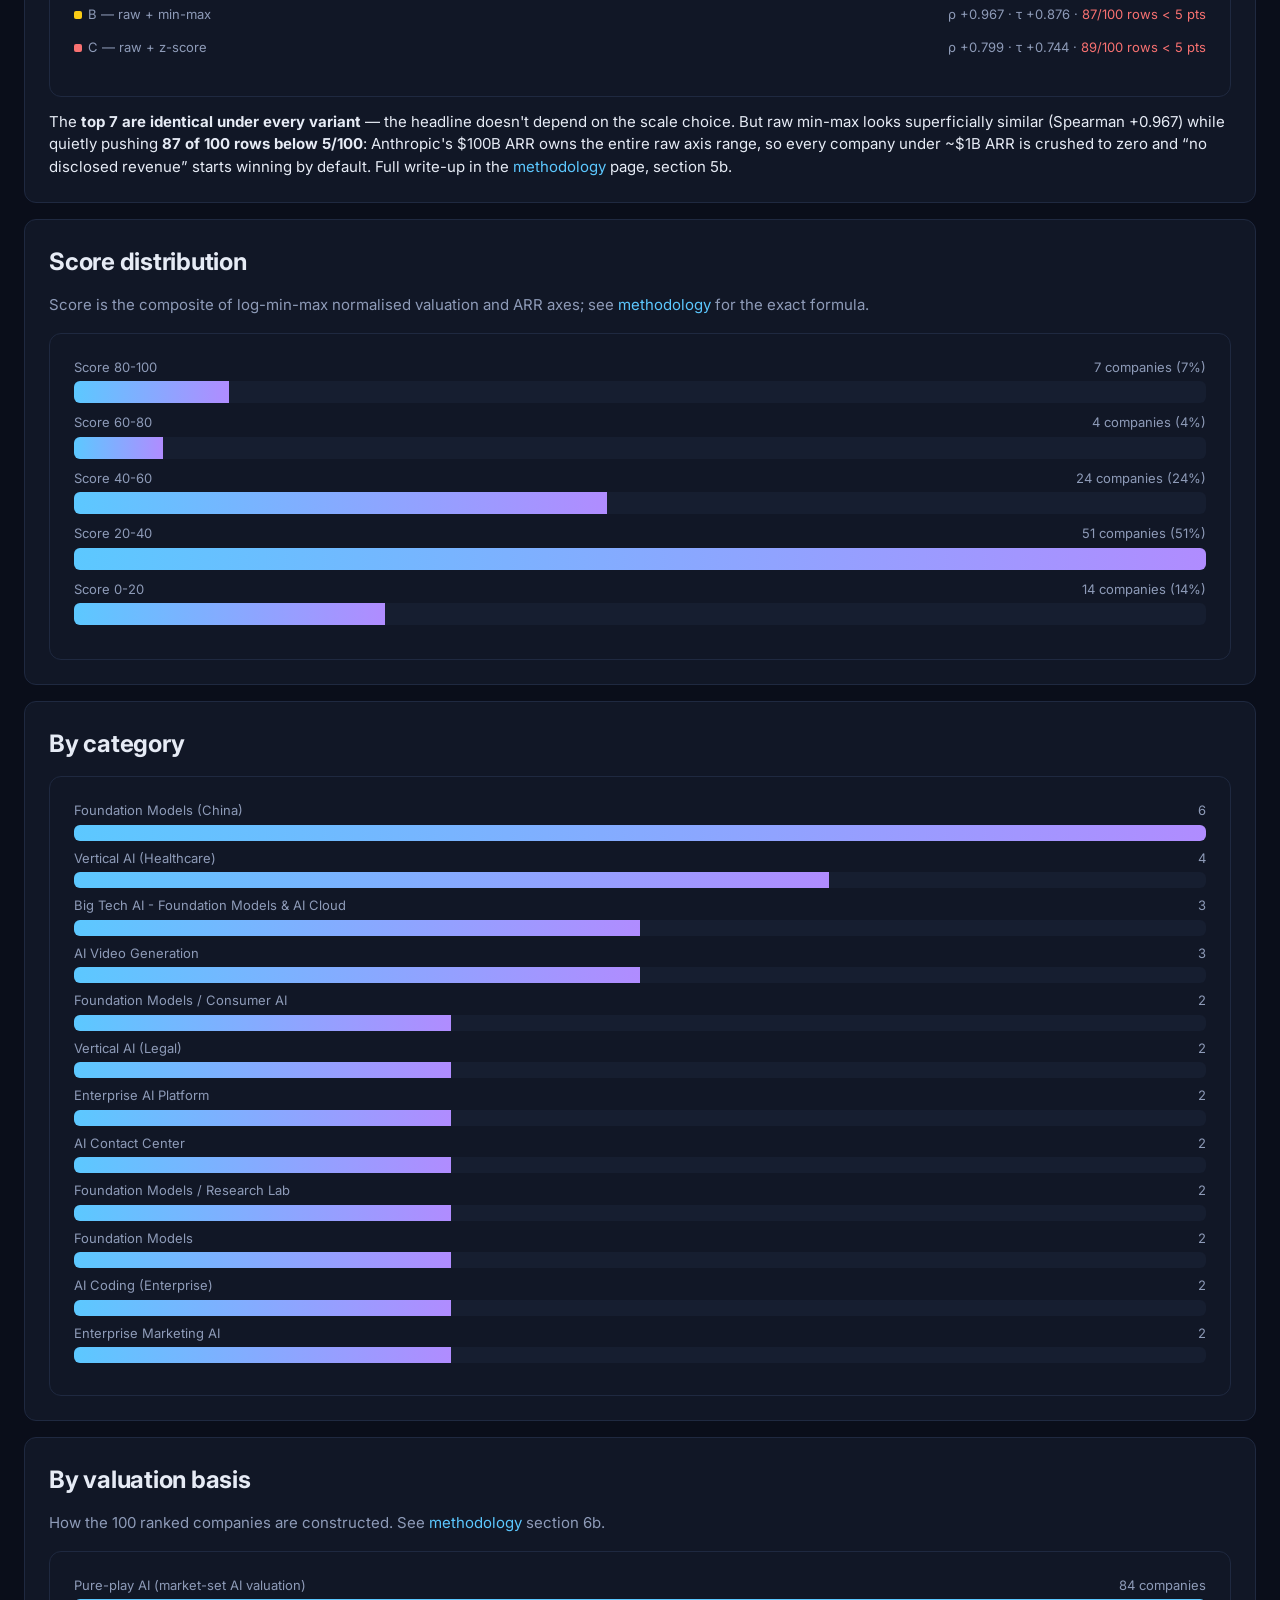
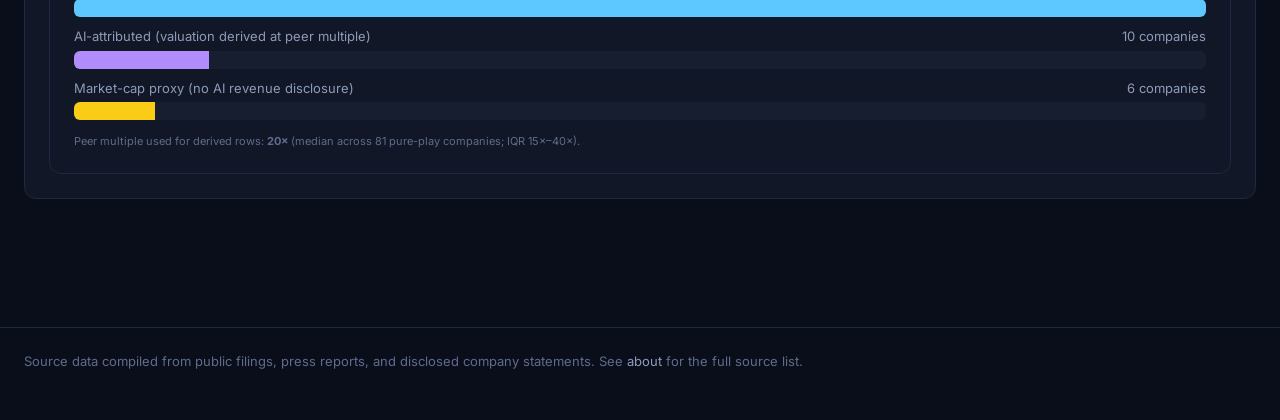
==== commit 08f8b5ac: "Add log-vs-raw sensitivity analysis (methodology section 5b) Tested the most consequential assumptio" ====
--- a/index.html
+++ b/index.html
@@ -134,6 +134,26 @@
     </div>
 
     <div class="card">
+      <h2>Is the ranking robust?</h2>
+      <p>
+        The log transform is the most consequential choice in the model, so we
+        tested the alternative rather than assuming it. Re-running the full
+        ranking four ways:
+      </p>
+      <div id="sensitivity" class="chart-wrap" style="margin:16px 0 0;"></div>
+      <p style="margin-top:14px;">
+        The <strong>top 7 are identical under every variant</strong> &mdash; the
+        headline doesn't depend on the scale choice. But raw min-max looks
+        superficially similar (Spearman +0.967) while quietly pushing
+        <strong>87 of 100 rows below 5/100</strong>: Anthropic's $100B ARR owns
+        the entire raw axis range, so every company under ~$1B ARR is crushed
+        to zero and &ldquo;no disclosed revenue&rdquo; starts winning by default.
+        Full write-up in the
+        <a href="methodology.html">methodology</a> page, section 5b.
+      </p>
+    </div>
+
+    <div class="card">
       <h2>Score distribution</h2>
       <p style="color:var(--text-dim);margin-bottom:16px;">
         Score is the composite of log-min-max normalised valuation and ARR axes;
@@ -216,8 +236,7 @@
       `).join("");
 
       // Valuation-basis breakdown
-      const basisMeta = {
-        actual:  { label: "Pure-play AI (market-set AI valuation)", color: "var(--accent)" },
+      const basisMeta = {        actual:  { label: "Pure-play AI (market-set AI valuation)", color: "var(--accent)" },
         derived: { label: "AI-attributed (valuation derived at peer multiple)", color: "var(--accent-2)" },
         proxy:   { label: "Market-cap proxy (no AI revenue disclosure)", color: "var(--warn)" },
       };
@@ -245,6 +264,36 @@
           (median across ${data.peer_multiple.pool_size} pure-play companies;
           IQR ${data.peer_multiple.p25}&times;&ndash;${data.peer_multiple.p75}&times;).
         </p>`;
+
+      // Sensitivity: log vs raw
+      try {
+        const sres = await fetch("data/sensitivity.json", { cache: "no-store" });
+        const sens = await sres.json();
+        const order = [
+          ["log_minmax_shipped", "A — log + min-max (shipped)", "var(--accent)"],
+          ["raw_percentile", "D — raw + percentile", "var(--accent-2)"],
+          ["raw_minmax", "B — raw + min-max", "var(--warn)"],
+          ["raw_zscore", "C — raw + z-score", "var(--bad)"],
+        ];
+        const rowsHtml = order.map(([key, label, color]) => {
+          const v = sens.variants[key];
+          if (!v) return "";
+          const collapse = v.rows_below_5_points;
+          const bad = collapse > 50;
+          return `
+          <div style="margin-bottom:14px;">
+            <div style="display:flex;justify-content:space-between;font-size:13px;color:var(--text-dim);margin-bottom:4px;gap:12px;flex-wrap:wrap;">
+              <span><span style="display:inline-block;width:8px;height:8px;border-radius:2px;background:${color};margin-right:6px;"></span>${label}</span>
+              <span>ρ ${v.spearman_vs_shipped > 0 ? "+" : ""}${v.spearman_vs_shipped} · τ ${v.kendall_tau_vs_shipped > 0 ? "+" : ""}${v.kendall_tau_vs_shipped}
+              ${collapse != null ? ` · <span style="color:${bad ? "var(--bad)" : "var(--good)"}">${collapse}/100 rows &lt; 5 pts</span>` : ""}</span>
+            </div>
+          </div>`;
+        }).join("");
+        document.getElementById("sensitivity").innerHTML = rowsHtml;
+      } catch (e) {
+        document.getElementById("sensitivity").innerHTML =
+          '<p class="sub-note">Sensitivity data unavailable.</p>';
+      }
     });
   </script>
 </body>
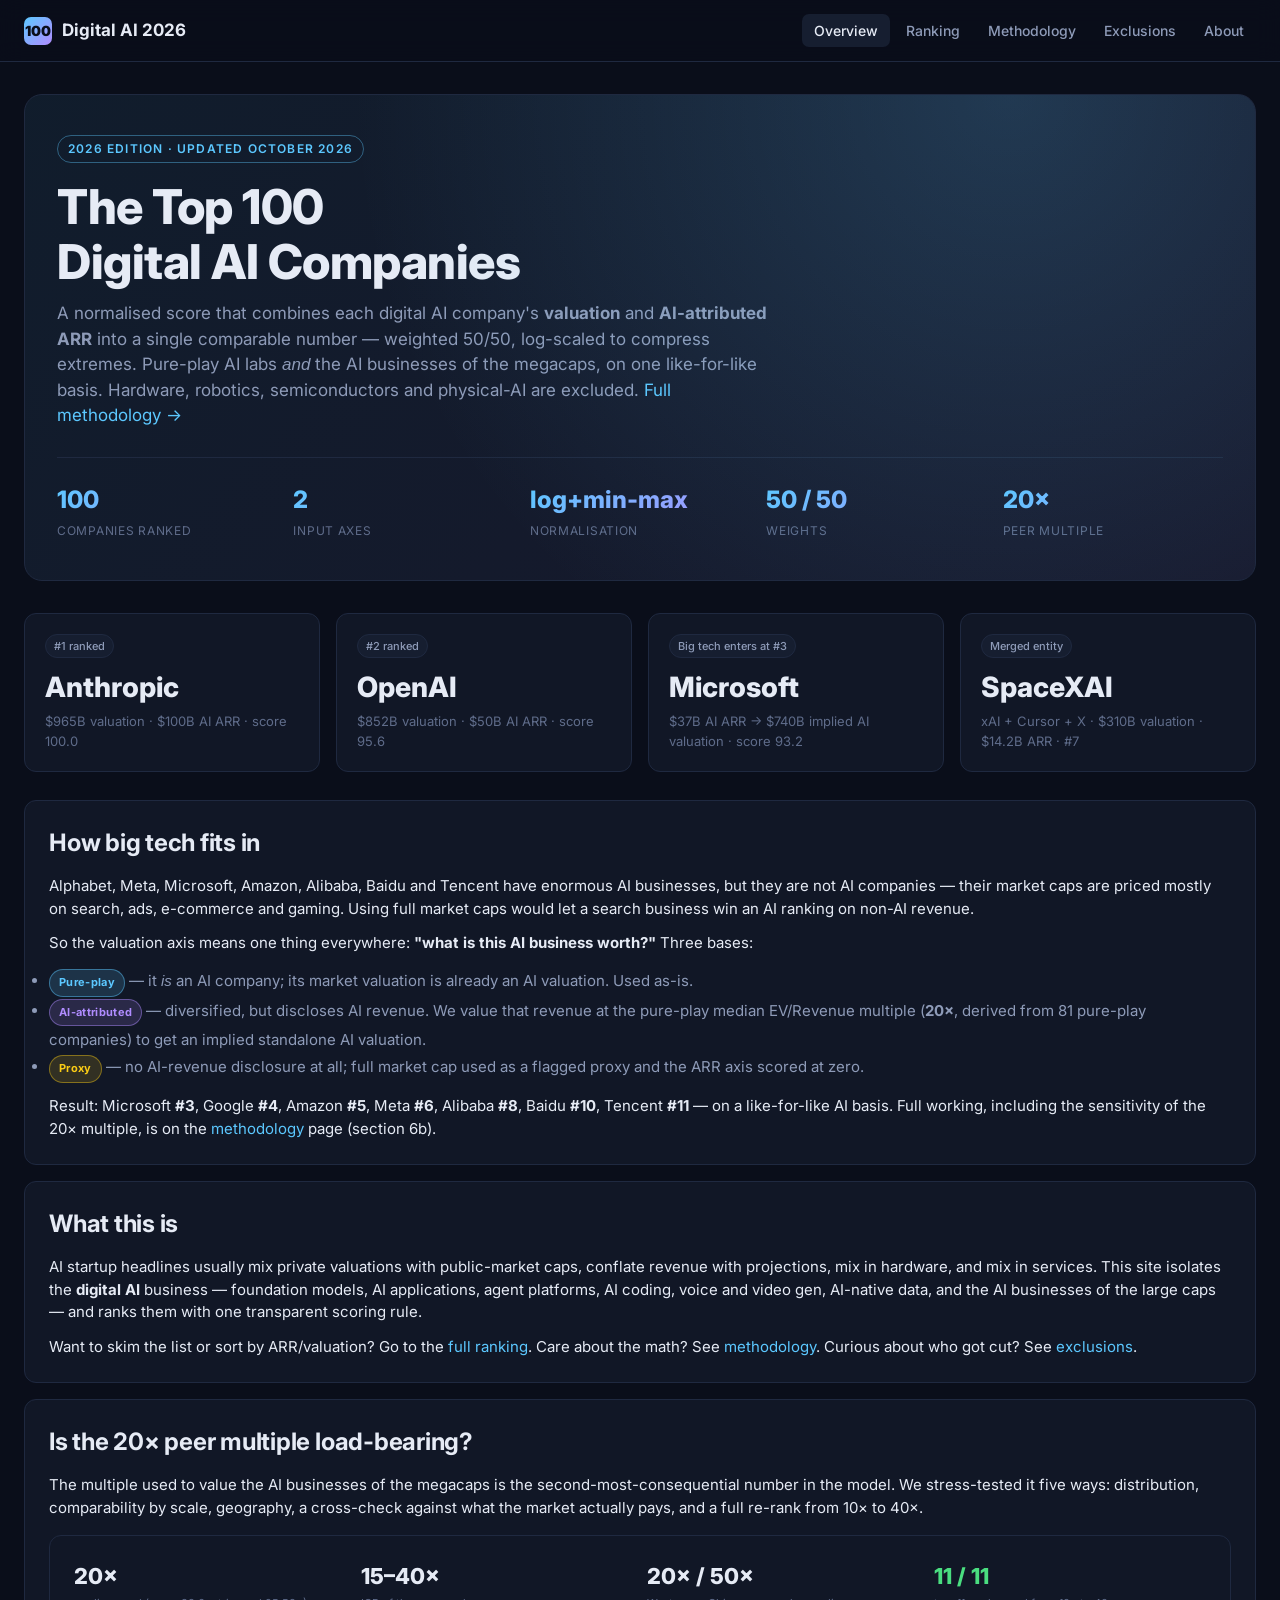
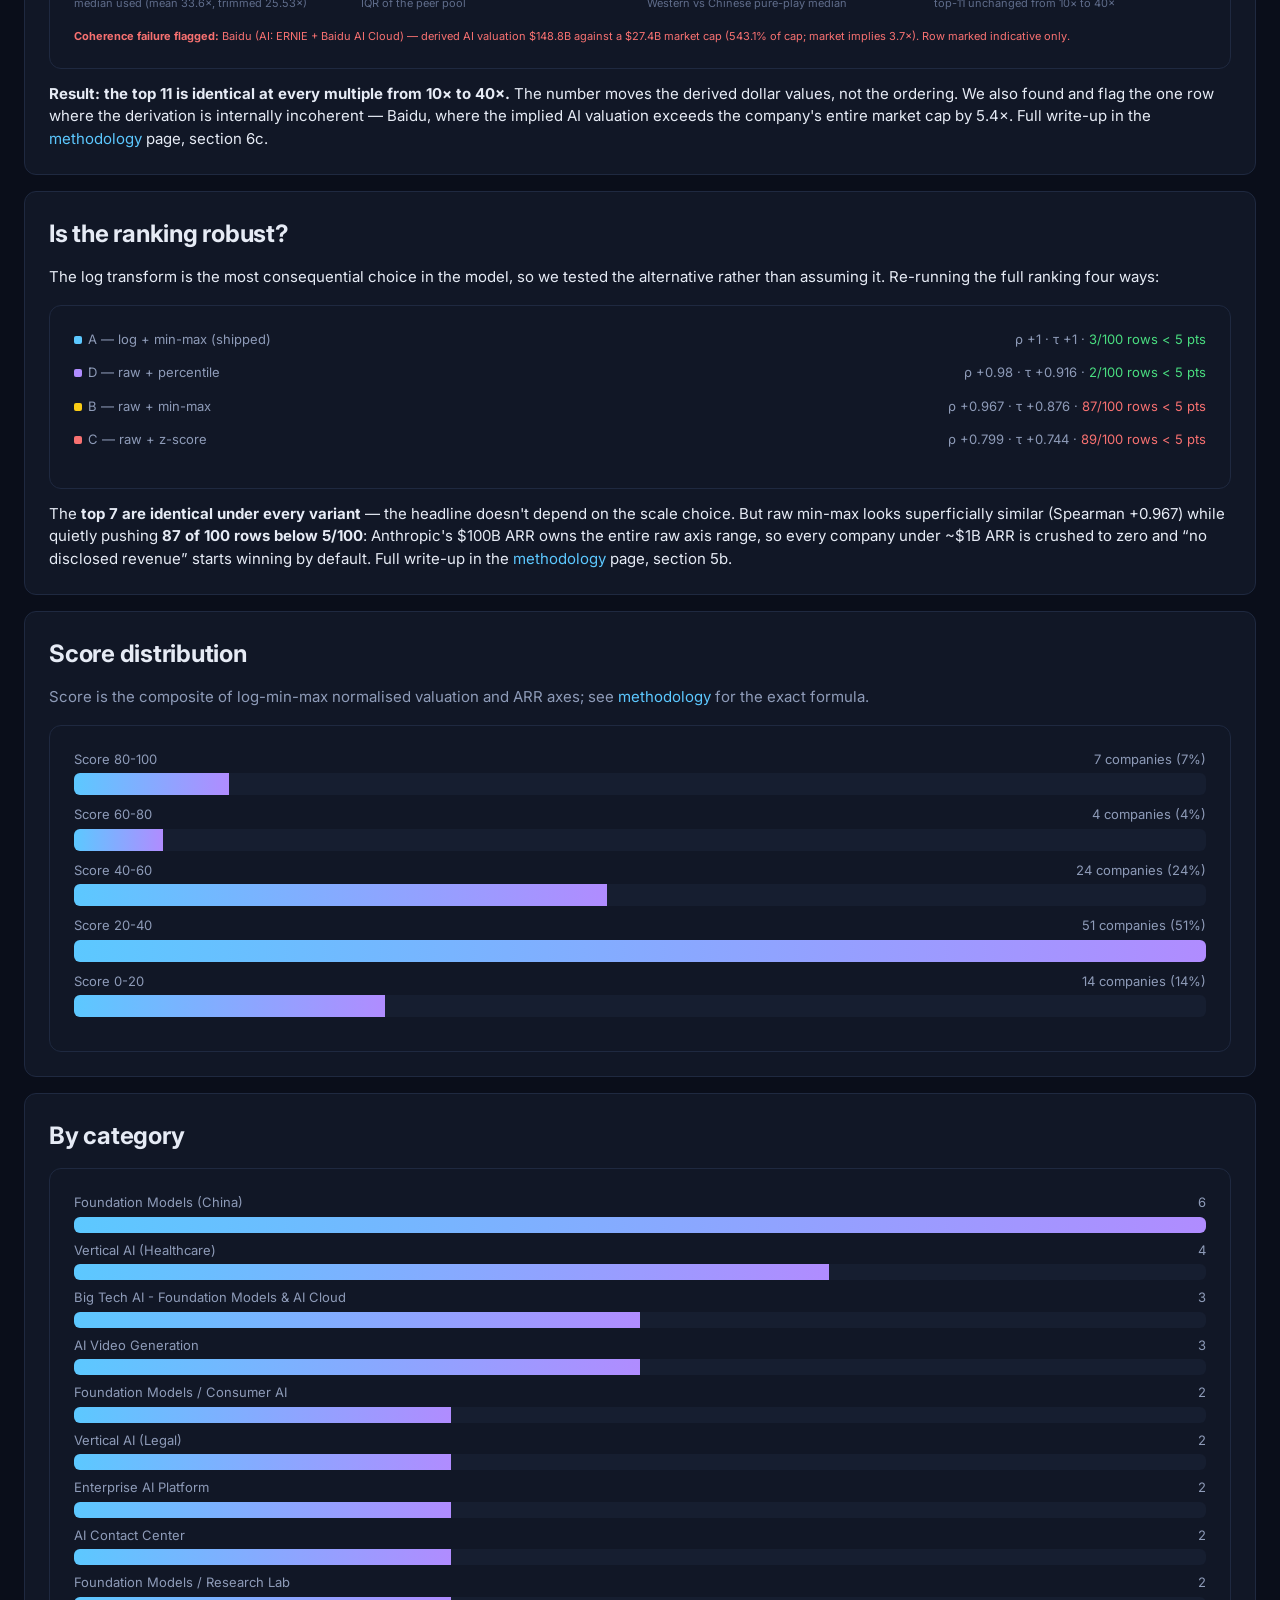
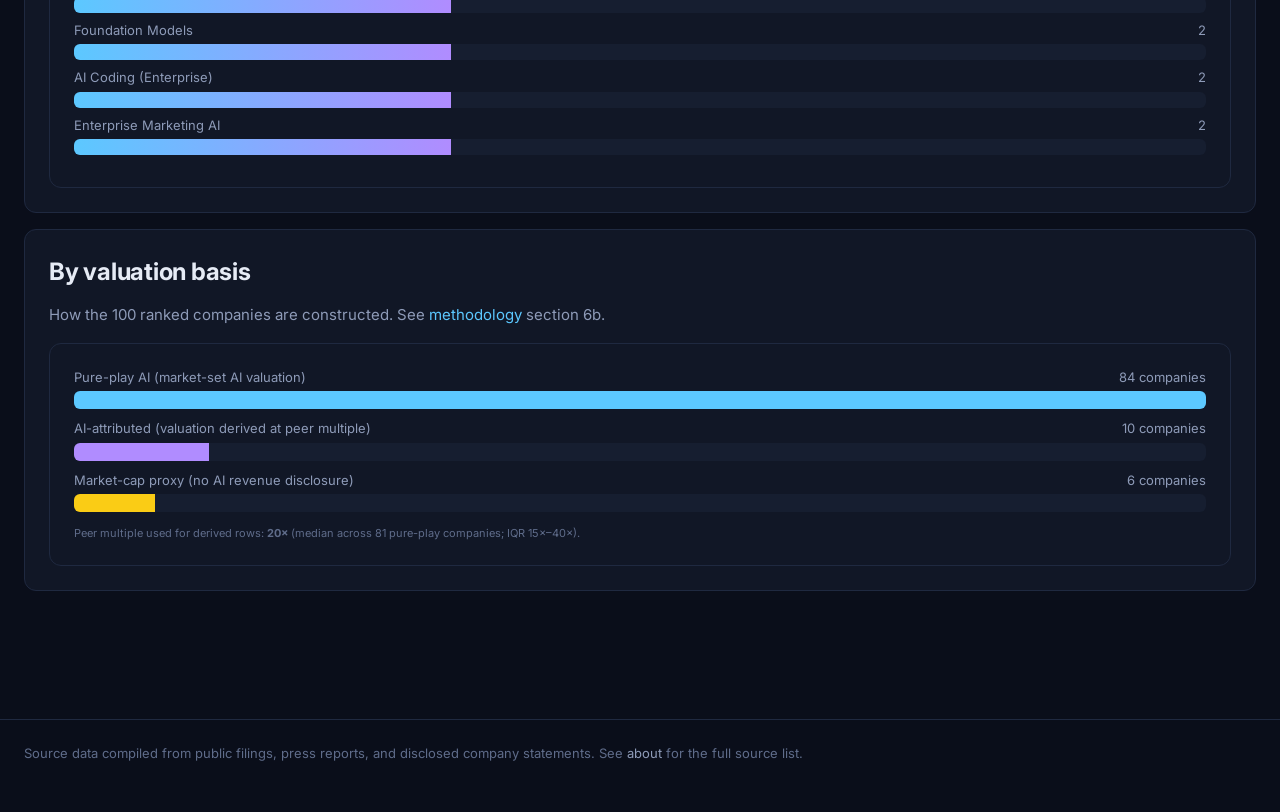
==== commit 3574f831: "Stress-test the 20x peer multiple; add market-implied cross-check scripts/multiple_check.py runs fiv" ====
--- a/index.html
+++ b/index.html
@@ -134,6 +134,27 @@
     </div>
 
     <div class="card">
+      <h2>Is the 20&times; peer multiple load-bearing?</h2>
+      <p>
+        The multiple used to value the AI businesses of the megacaps is the
+        second-most-consequential number in the model. We stress-tested it
+        five ways: distribution, comparability by scale, geography, a
+        cross-check against what the market actually pays, and a full re-rank
+        from 10&times; to 40&times;.
+      </p>
+      <div id="multiple-check" class="chart-wrap" style="margin:16px 0 0;"></div>
+      <p style="margin-top:14px;">
+        <strong>Result: the top 11 is identical at every multiple from 10&times;
+        to 40&times;.</strong> The number moves the derived dollar values, not
+        the ordering. We also found and flag the one row where the derivation
+        is internally incoherent &mdash; Baidu, where the implied AI valuation
+        exceeds the company's entire market cap by 5.4&times;.
+        Full write-up in the <a href="methodology.html">methodology</a> page,
+        section 6c.
+      </p>
+    </div>
+
+    <div class="card">
       <h2>Is the ranking robust?</h2>
       <p>
         The log transform is the most consequential choice in the model, so we
@@ -294,6 +315,47 @@
         document.getElementById("sensitivity").innerHTML =
           '<p class="sub-note">Sensitivity data unavailable.</p>';
       }
+
+      // Multiple stress-test
+      try {
+        const mres = await fetch("data/multiple_check.json", { cache: "no-store" });
+        const mc = await mres.json();
+        const d = mc.distribution;
+        const ccs = mc.market_cross_check || [];
+        const worst = ccs.find((x) => x.flag === "DERIVED > MARKET CAP");
+        const geo = mc.by_geography;
+        document.getElementById("multiple-check").innerHTML = `
+          <div style="display:grid;grid-template-columns:repeat(auto-fit,minmax(150px,1fr));gap:14px;margin-bottom:18px;">
+            <div>
+              <div style="font-size:22px;font-weight:800;">${d.p50_median}&times;</div>
+              <div class="sub-note">median used (mean ${d.mean}&times;, trimmed ${d.trimmed_mean_10pct}&times;)</div>
+            </div>
+            <div>
+              <div style="font-size:22px;font-weight:800;">${d.p25}&ndash;${d.p75}&times;</div>
+              <div class="sub-note">IQR of the peer pool</div>
+            </div>
+            <div>
+              <div style="font-size:22px;font-weight:800;">${geo.west.median}&times; / ${geo.china.median}&times;</div>
+              <div class="sub-note">Western vs Chinese pure-play median</div>
+            </div>
+            <div>
+              <div style="font-size:22px;font-weight:800;color:var(--good);">11 / 11</div>
+              <div class="sub-note">top-11 unchanged from 10&times; to 40&times;</div>
+            </div>
+          </div>
+          ${worst ? `
+          <p class="sub-note bad" style="margin-bottom:0;">
+            <strong>Coherence failure flagged:</strong> ${worst.name} &mdash; derived AI
+            valuation $${worst.our_derived_valuation_usd_b}B against a
+            $${worst.market_cap_usd_b}B market cap
+            (${worst.derived_as_pct_of_market_cap}% of cap; market implies
+            ${worst.market_implied_multiple}&times;). Row marked indicative only.
+          </p>` : ""}
+        `;
+      } catch (e) {
+        document.getElementById("multiple-check").innerHTML =
+          '<p class="sub-note">Multiple-check data unavailable.</p>';
+      }
     });
   </script>
 </body>
--- a/style.css
+++ b/style.css
@@ -391,6 +391,14 @@
 .sub-note.warn {
   color: var(--warn);
 }
+.sub-note.bad {
+  color: var(--bad);
+}
+.basis-chip.basis-fail {
+  background: rgba(248, 113, 113, 0.16);
+  border: 1px solid rgba(248, 113, 113, 0.5);
+  color: var(--bad);
+}
 .basis-chip {
   display: inline-block;
   font-size: 11px;
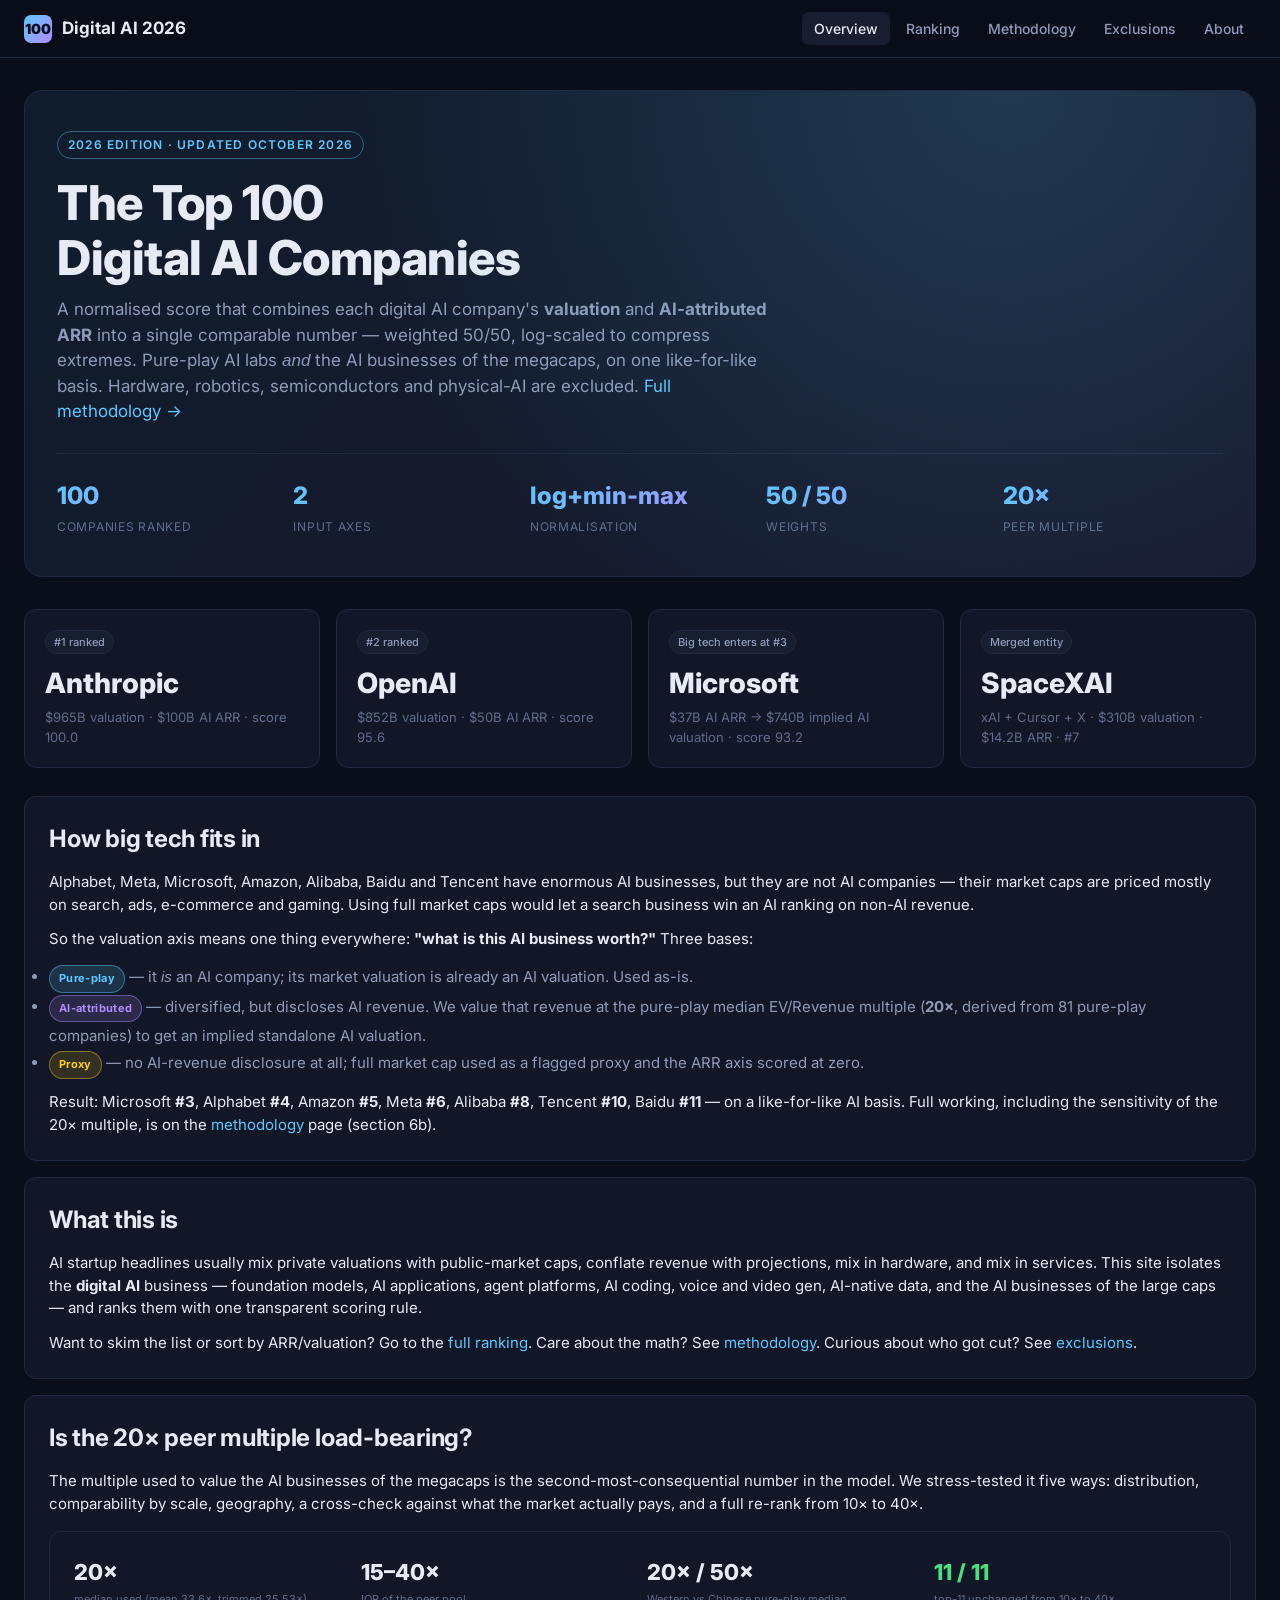
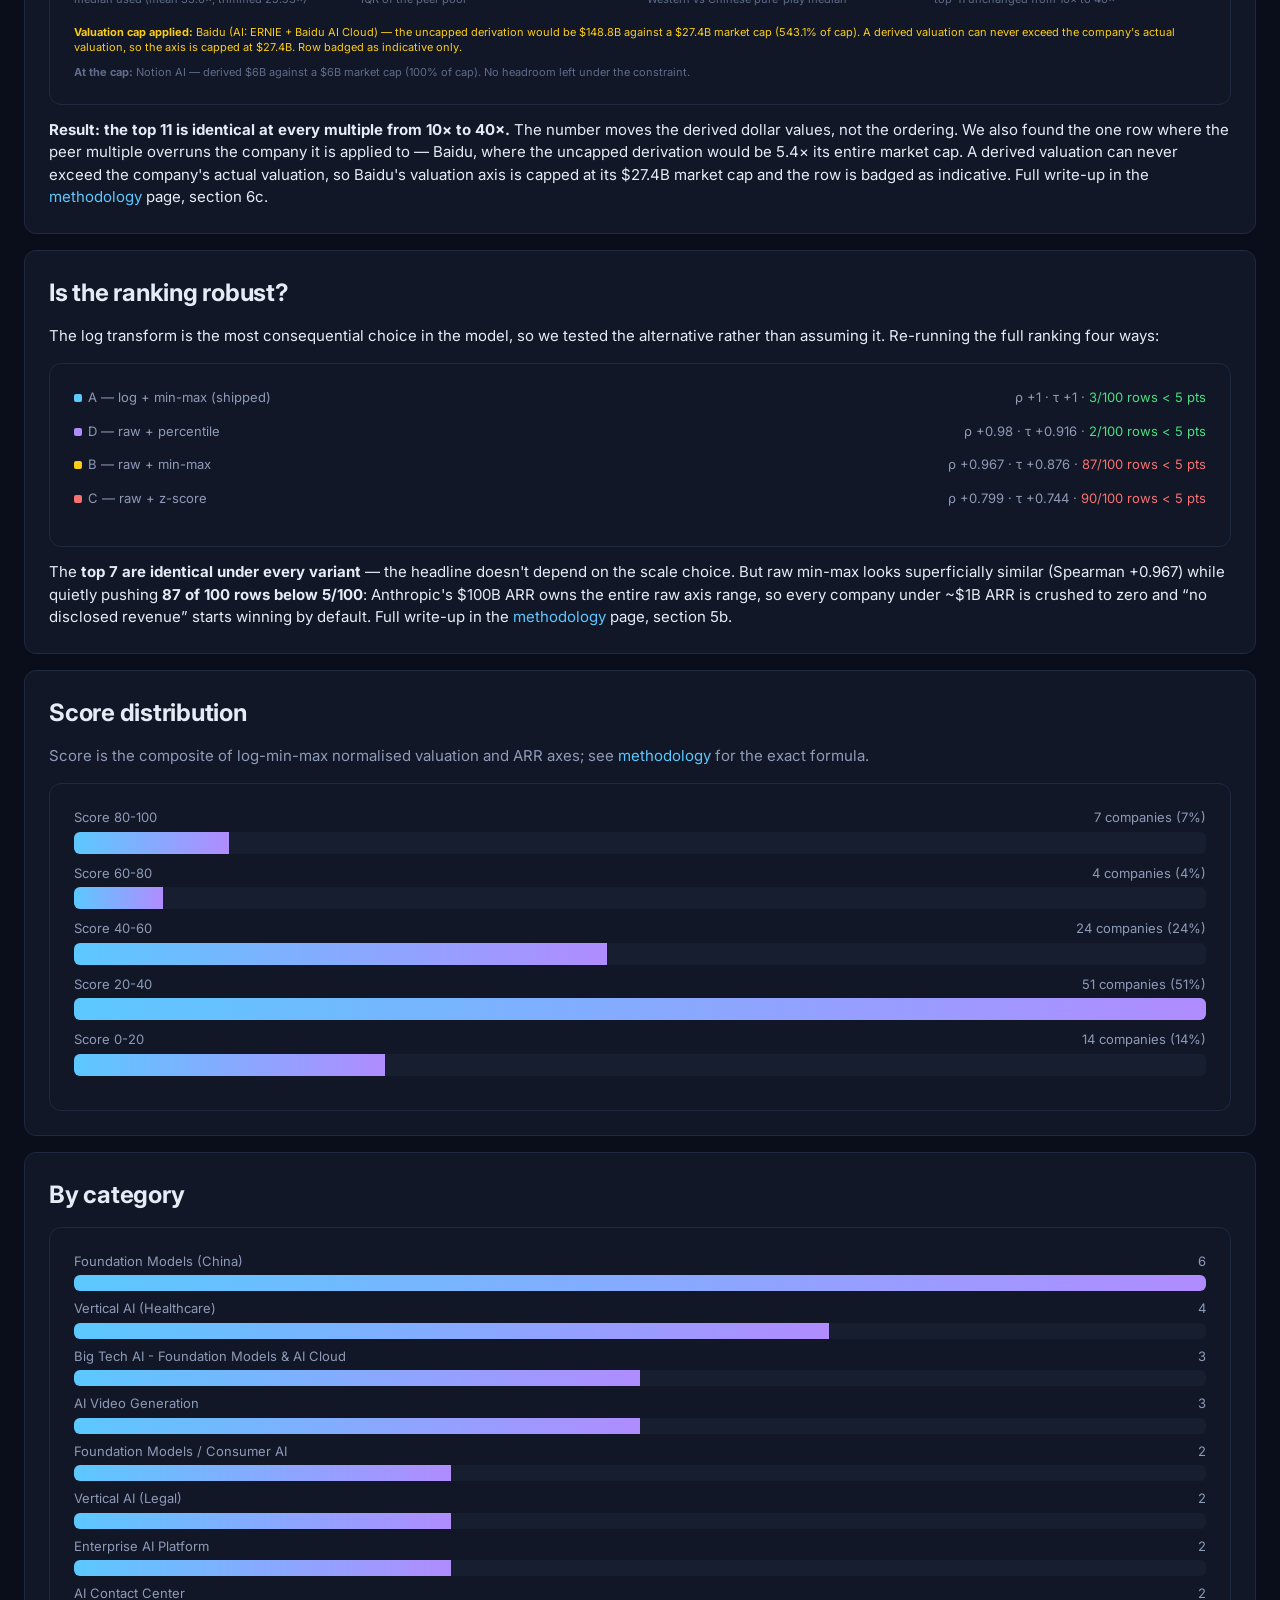
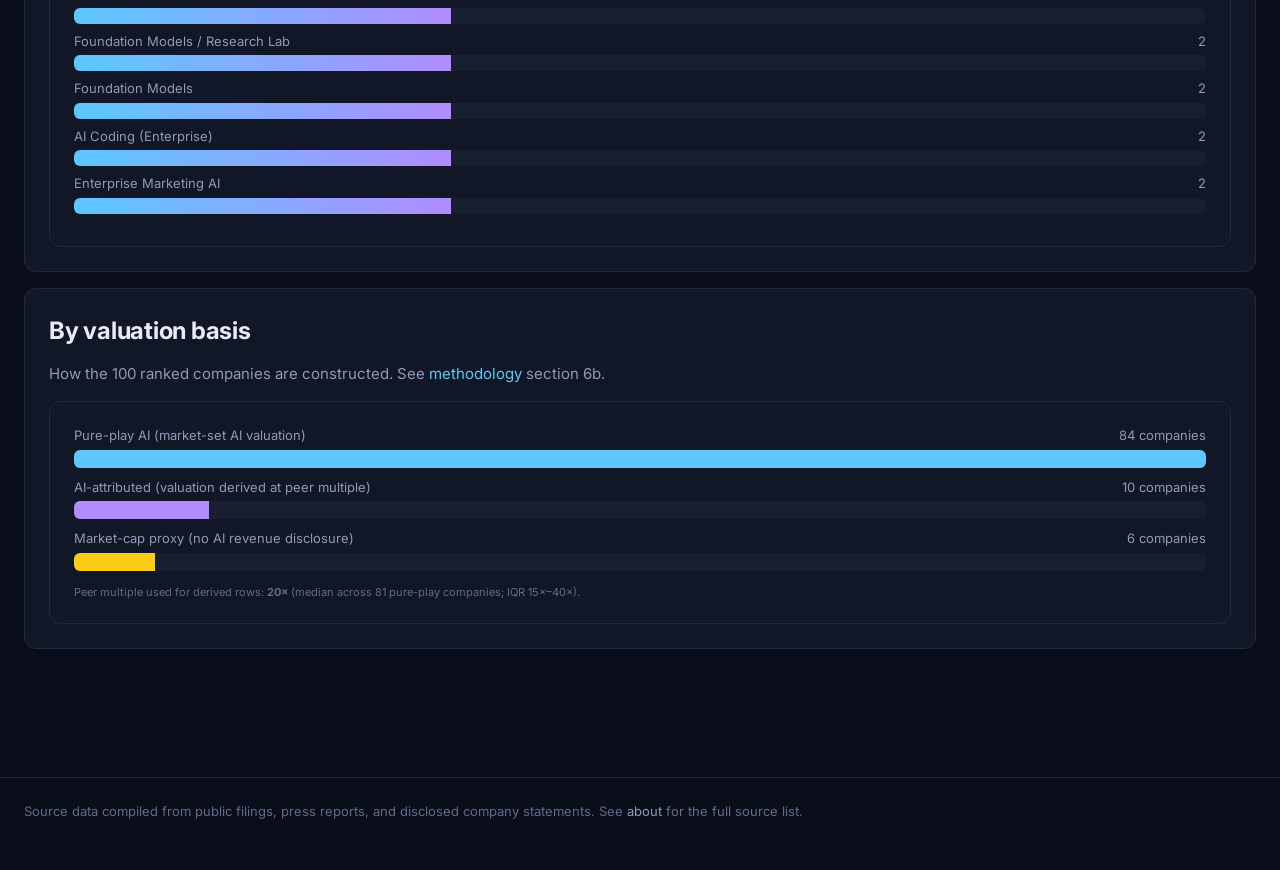
==== commit 91d1ab78: "Fix hidden #1 row + enforce valuation cap (derived <= market cap) Two independent bugs, one CSS and " ====
--- a/index.html
+++ b/index.html
@@ -106,9 +106,9 @@
         </li>
       </ul>
       <p style="margin-top:12px;">
-        Result: Microsoft <strong>#3</strong>, Google <strong>#4</strong>, Amazon
+        Result: Microsoft <strong>#3</strong>, Alphabet <strong>#4</strong>, Amazon
         <strong>#5</strong>, Meta <strong>#6</strong>, Alibaba <strong>#8</strong>,
-        Baidu <strong>#10</strong>, Tencent <strong>#11</strong> &mdash; on a
+        Tencent <strong>#10</strong>, Baidu <strong>#11</strong> &mdash; on a
         like-for-like AI basis. Full working, including the sensitivity of the
         20&times; multiple, is on the
         <a href="methodology.html">methodology</a> page (section 6b).
@@ -146,10 +146,12 @@
       <p style="margin-top:14px;">
         <strong>Result: the top 11 is identical at every multiple from 10&times;
         to 40&times;.</strong> The number moves the derived dollar values, not
-        the ordering. We also found and flag the one row where the derivation
-        is internally incoherent &mdash; Baidu, where the implied AI valuation
-        exceeds the company's entire market cap by 5.4&times;.
-        Full write-up in the <a href="methodology.html">methodology</a> page,
+        the ordering. We also found the one row where the peer multiple
+        overruns the company it is applied to &mdash; Baidu, where the uncapped
+        derivation would be 5.4&times; its entire market cap. A derived
+        valuation can never exceed the company's actual valuation, so Baidu's
+        valuation axis is capped at its $27.4B market cap and the row is
+        badged as indicative. Full write-up in the <a href="methodology.html">methodology</a> page,
         section 6c.
       </p>
     </div>
@@ -322,7 +324,8 @@
         const mc = await mres.json();
         const d = mc.distribution;
         const ccs = mc.market_cross_check || [];
-        const worst = ccs.find((x) => x.flag === "DERIVED > MARKET CAP");
+        const cappedRow = ccs.find((x) => x.flag === "CAPPED AT MARKET CAP");
+        const atCapRow = ccs.find((x) => x.flag === "AT MARKET CAP");
         const geo = mc.by_geography;
         document.getElementById("multiple-check").innerHTML = `
           <div style="display:grid;grid-template-columns:repeat(auto-fit,minmax(150px,1fr));gap:14px;margin-bottom:18px;">
@@ -343,13 +346,23 @@
               <div class="sub-note">top-11 unchanged from 10&times; to 40&times;</div>
             </div>
           </div>
-          ${worst ? `
-          <p class="sub-note bad" style="margin-bottom:0;">
-            <strong>Coherence failure flagged:</strong> ${worst.name} &mdash; derived AI
-            valuation $${worst.our_derived_valuation_usd_b}B against a
-            $${worst.market_cap_usd_b}B market cap
-            (${worst.derived_as_pct_of_market_cap}% of cap; market implies
-            ${worst.market_implied_multiple}&times;). Row marked indicative only.
+          ${cappedRow ? `
+          <p class="sub-note warn" style="margin-bottom:0;">
+            <strong>Valuation cap applied:</strong> ${cappedRow.name} &mdash; the
+            uncapped derivation would be $${cappedRow.uncapped_derived_valuation_usd_b}B
+            against a $${cappedRow.market_cap_usd_b}B market cap
+            (${cappedRow.uncapped_as_pct_of_market_cap}% of cap). A derived
+            valuation can never exceed the company's actual valuation, so the
+            axis is capped at $${cappedRow.our_derived_valuation_usd_b}B.
+            Row badged as indicative only.
+          </p>` : ""}
+          ${atCapRow ? `
+          <p class="sub-note" style="margin-top:10px;margin-bottom:0;">
+            <strong>At the cap:</strong> ${atCapRow.name} &mdash; derived
+            $${atCapRow.our_derived_valuation_usd_b}B against a
+            $${atCapRow.market_cap_usd_b}B market cap
+            (${atCapRow.derived_as_pct_of_market_cap}% of cap). No headroom left
+            under the constraint.
           </p>` : ""}
         `;
       } catch (e) {
--- a/style.css
+++ b/style.css
@@ -1,4 +1,4 @@
-/* style.css - Top 100 Pure-Play Digital AI Companies 2026 */
+/* style.css - Top 100 Digital AI Companies 2026 */
 :root {
   --bg: #0a0e1a;
   --panel: #111726;
@@ -17,6 +17,9 @@
   --r-sm: 8px;
   --r-md: 12px;
   --r-lg: 18px;
+  /* Fixed topbar height - the sticky table header offsets by exactly this,
+     so the two never disagree. See .topbar below. */
+  --topbar-h: 58px;
 }
 
 * {
@@ -47,6 +50,7 @@
   position: sticky;
   top: 0;
   z-index: 50;
+  height: var(--topbar-h);
   background: rgba(10, 14, 26, 0.85);
   backdrop-filter: blur(12px);
   border-bottom: 1px solid var(--border);
@@ -54,7 +58,8 @@
 .topbar-inner {
   max-width: 1280px;
   margin: 0 auto;
-  padding: 14px 24px;
+  height: 100%;
+  padding: 0 24px;
   display: flex;
   align-items: center;
   justify-content: space-between;
@@ -81,7 +86,11 @@
 .nav {
   display: flex;
   gap: 4px;
-}
+  flex-wrap: nowrap;
+  overflow-x: auto;
+  scrollbar-width: none;
+}
+.nav::-webkit-scrollbar { display: none; }
 .nav a {
   padding: 6px 12px;
   border-radius: 7px;
@@ -282,12 +291,23 @@
   background: var(--panel);
   border: 1px solid var(--border);
   border-radius: var(--r-md);
-  overflow: hidden;
+  /* NOT `overflow: hidden`. An overflow container is a scroll container, and
+     a `position: sticky` header inside one is positioned against THAT
+     container instead of the page - so `top: 58px` pushed the header 58px down
+     and it covered row #1 (and any single-row search result) instead of
+     sticking under the topbar. Overflow stays visible so the sticky header
+     resolves against the viewport. The rounded corners are re-created on the
+     header cells below. */
+  overflow: visible;
   margin-bottom: 24px;
 }
 table.rank {
   width: 100%;
-  border-collapse: collapse;
+  /* `separate` rather than `collapse`: collapsed borders are not painted on
+     sticky cells in Chromium, so the header's bottom rule flickers/disappears
+     while scrolling. */
+  border-collapse: separate;
+  border-spacing: 0;
   font-size: 14px;
 }
 table.rank thead th {
@@ -302,25 +322,36 @@
   border-bottom: 1px solid var(--border);
   cursor: pointer;
   user-select: none;
+}
+/* Only the main ranking table sticks its header. Methodology tables use the
+   same .rank class for styling but stay static. */
+.table-wrap table.rank thead th {
   position: sticky;
-  top: 60px;
+  top: var(--topbar-h);
   z-index: 2;
 }
+/* Round the header's outer corners to match .table-wrap now that it no
+   longer clips its children. */
+table.rank thead th:first-child { border-top-left-radius: var(--r-md); }
+table.rank thead th:last-child { border-top-right-radius: var(--r-md); }
 table.rank thead th:hover {
   color: var(--text);
 }
 table.rank thead th.sorted-asc::after { content: ' ▲'; opacity: 0.6; }
 table.rank thead th.sorted-desc::after { content: ' ▼'; opacity: 0.6; }
 table.rank tbody tr {
-  border-bottom: 1px solid var(--border);
   transition: background 0.1s ease;
 }
-table.rank tbody tr:hover {
+table.rank tbody tr:hover td {
   background: var(--panel-2);
 }
 table.rank tbody td {
   padding: 12px 14px;
   vertical-align: middle;
+  border-bottom: 1px solid var(--border);
+}
+table.rank tbody tr:last-child td {
+  border-bottom: none;
 }
 .rank-cell {
   font-weight: 700;
@@ -381,6 +412,19 @@
   white-space: nowrap;
 }
 
+/* Narrow screens: the 6-column table cannot fit, so the wrapper becomes a
+   horizontal scroll container again. A scroll container breaks the sticky
+   header (see .table-wrap), so the header goes static here and the Category
+   column is dropped to keep the rest on screen. */
+@media (max-width: 900px) {
+  .table-wrap { overflow-x: auto; }
+  .table-wrap table.rank thead th { position: static; }
+}
+@media (max-width: 720px) {
+  table.rank th:nth-child(3),
+  table.rank td:nth-child(3) { display: none; }
+}
+
 /* --- Basis badges & sub-notes ------------------------------------- */
 .sub-note {
   font-size: 11px;
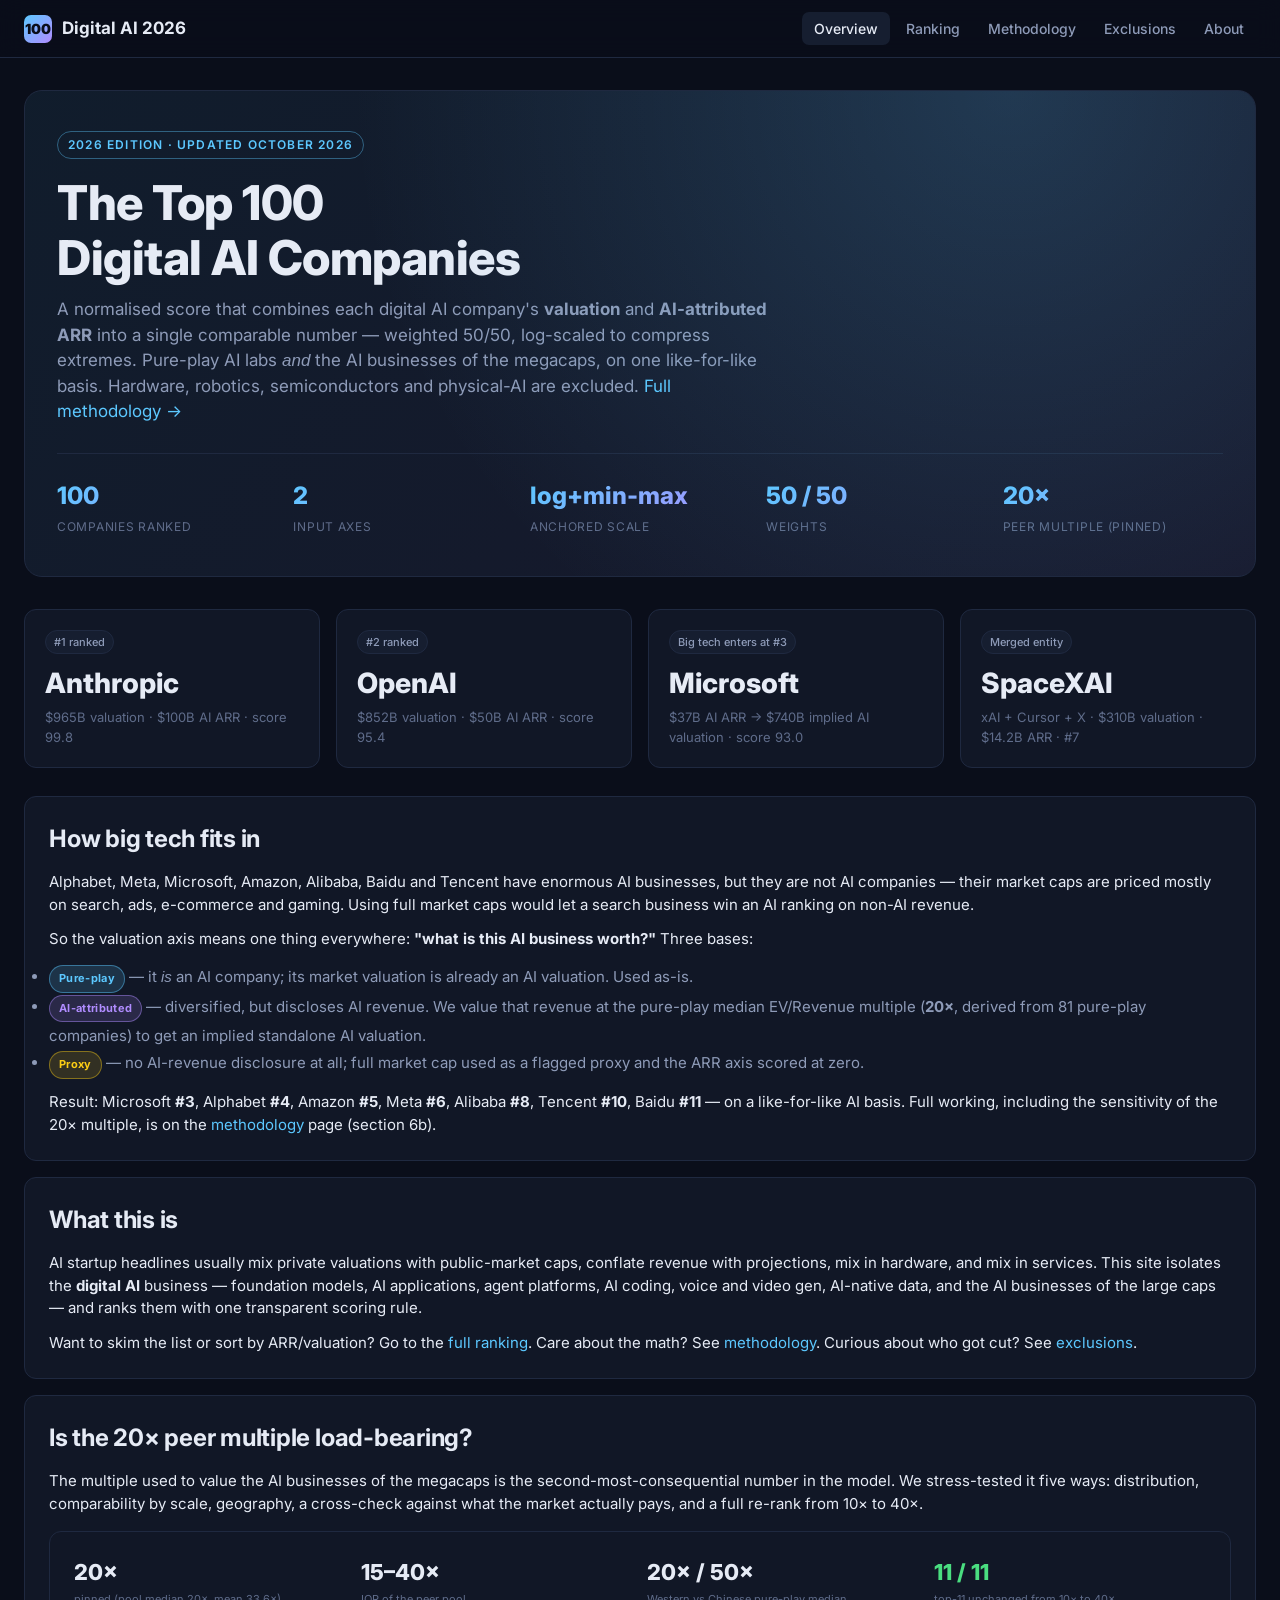
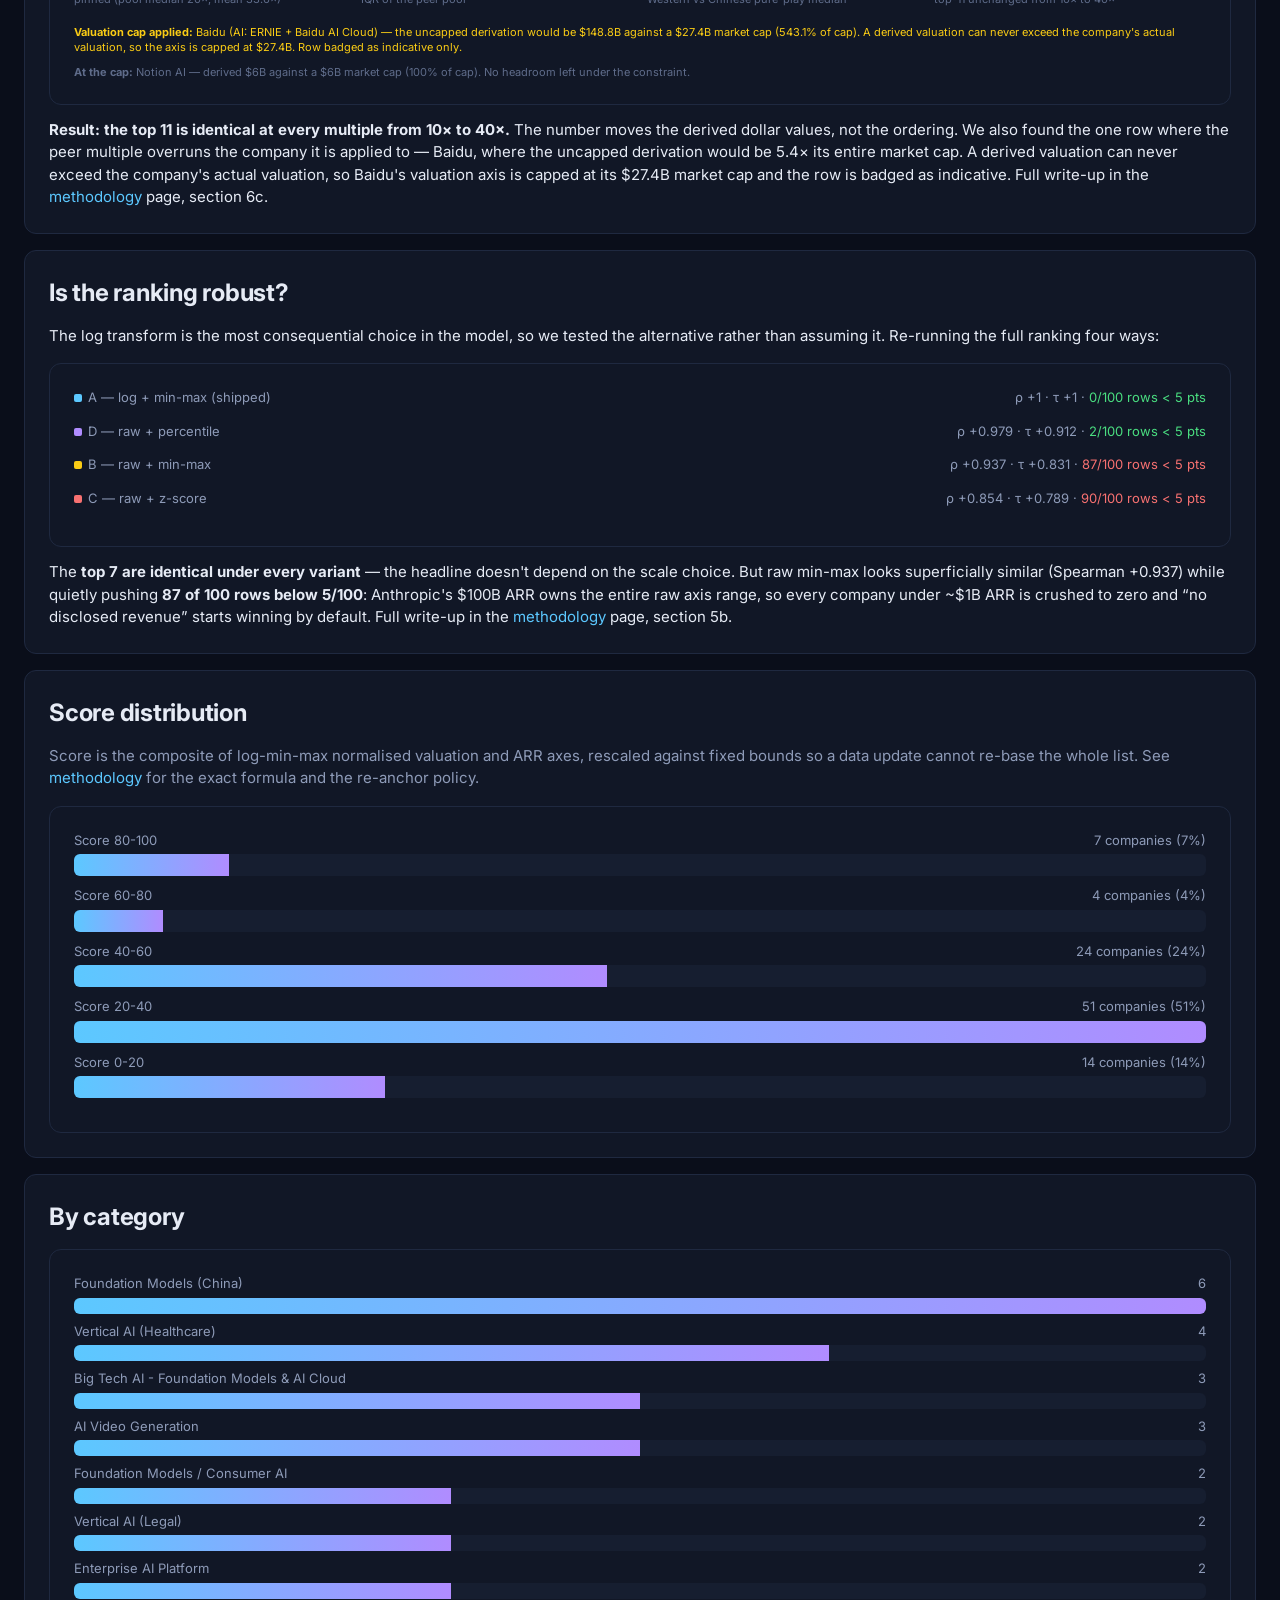
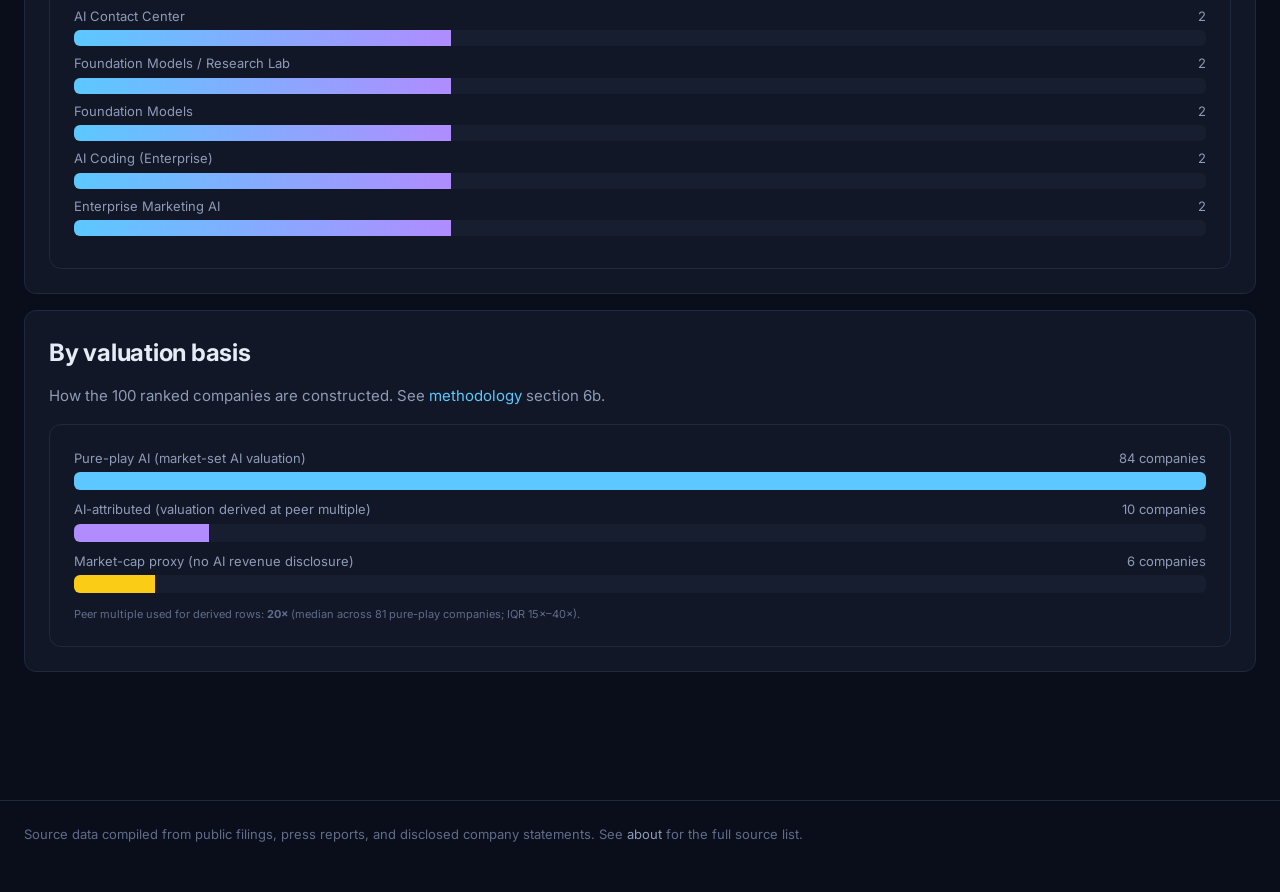
==== commit 89d47149: "Adopt Option A: anchored axis bounds and a pinned peer multiple The list is intended to be live - re" ====
--- a/index.html
+++ b/index.html
@@ -44,9 +44,9 @@
       <div class="hero-stats">
         <div class="stat"><span class="v" id="hero-companies">100</span><span class="l">companies ranked</span></div>
         <div class="stat"><span class="v">2</span><span class="l">input axes</span></div>
-        <div class="stat"><span class="v">log+min-max</span><span class="l">normalisation</span></div>
+        <div class="stat"><span class="v">log+min-max</span><span class="l">anchored scale</span></div>
         <div class="stat"><span class="v">50 / 50</span><span class="l">weights</span></div>
-        <div class="stat"><span class="v">20&times;</span><span class="l">peer multiple</span></div>
+        <div class="stat"><span class="v">20&times;</span><span class="l">peer multiple (pinned)</span></div>
       </div>
     </section>
 
@@ -54,17 +54,17 @@
       <div class="kpi">
         <span class="cat-chip">#1 ranked</span>
         <div class="v">Anthropic</div>
-        <div class="l">$965B valuation · $100B AI ARR · score 100.0</div>
+        <div class="l">$965B valuation · $100B AI ARR · score 99.8</div>
       </div>
       <div class="kpi">
         <span class="cat-chip">#2 ranked</span>
         <div class="v">OpenAI</div>
-        <div class="l">$852B valuation · $50B AI ARR · score 95.6</div>
+        <div class="l">$852B valuation · $50B AI ARR · score 95.4</div>
       </div>
       <div class="kpi">
         <span class="cat-chip">Big tech enters at #3</span>
         <div class="v">Microsoft</div>
-        <div class="l">$37B AI ARR → $740B implied AI valuation · score 93.2</div>
+        <div class="l">$37B AI ARR → $740B implied AI valuation · score 93.0</div>
       </div>
       <div class="kpi">
         <span class="cat-chip">Merged entity</span>
@@ -167,7 +167,7 @@
       <p style="margin-top:14px;">
         The <strong>top 7 are identical under every variant</strong> &mdash; the
         headline doesn't depend on the scale choice. But raw min-max looks
-        superficially similar (Spearman +0.967) while quietly pushing
+        superficially similar (Spearman +0.937) while quietly pushing
         <strong>87 of 100 rows below 5/100</strong>: Anthropic's $100B ARR owns
         the entire raw axis range, so every company under ~$1B ARR is crushed
         to zero and &ldquo;no disclosed revenue&rdquo; starts winning by default.
@@ -179,8 +179,10 @@
     <div class="card">
       <h2>Score distribution</h2>
       <p style="color:var(--text-dim);margin-bottom:16px;">
-        Score is the composite of log-min-max normalised valuation and ARR axes;
-        see <a href="methodology.html">methodology</a> for the exact formula.
+        Score is the composite of log-min-max normalised valuation and ARR axes,
+        rescaled against fixed bounds so a data update cannot re-base the
+        whole list. See <a href="methodology.html">methodology</a> for the
+        exact formula and the re-anchor policy.
       </p>
       <div id="score-buckets" class="chart-wrap" style="margin:0;"></div>
     </div>
@@ -331,7 +333,7 @@
           <div style="display:grid;grid-template-columns:repeat(auto-fit,minmax(150px,1fr));gap:14px;margin-bottom:18px;">
             <div>
               <div style="font-size:22px;font-weight:800;">${d.p50_median}&times;</div>
-              <div class="sub-note">median used (mean ${d.mean}&times;, trimmed ${d.trimmed_mean_10pct}&times;)</div>
+              <div class="sub-note">pinned (pool median ${d.p50_median}&times;, mean ${d.mean}&times;)</div>
             </div>
             <div>
               <div style="font-size:22px;font-weight:800;">${d.p25}&ndash;${d.p75}&times;</div>
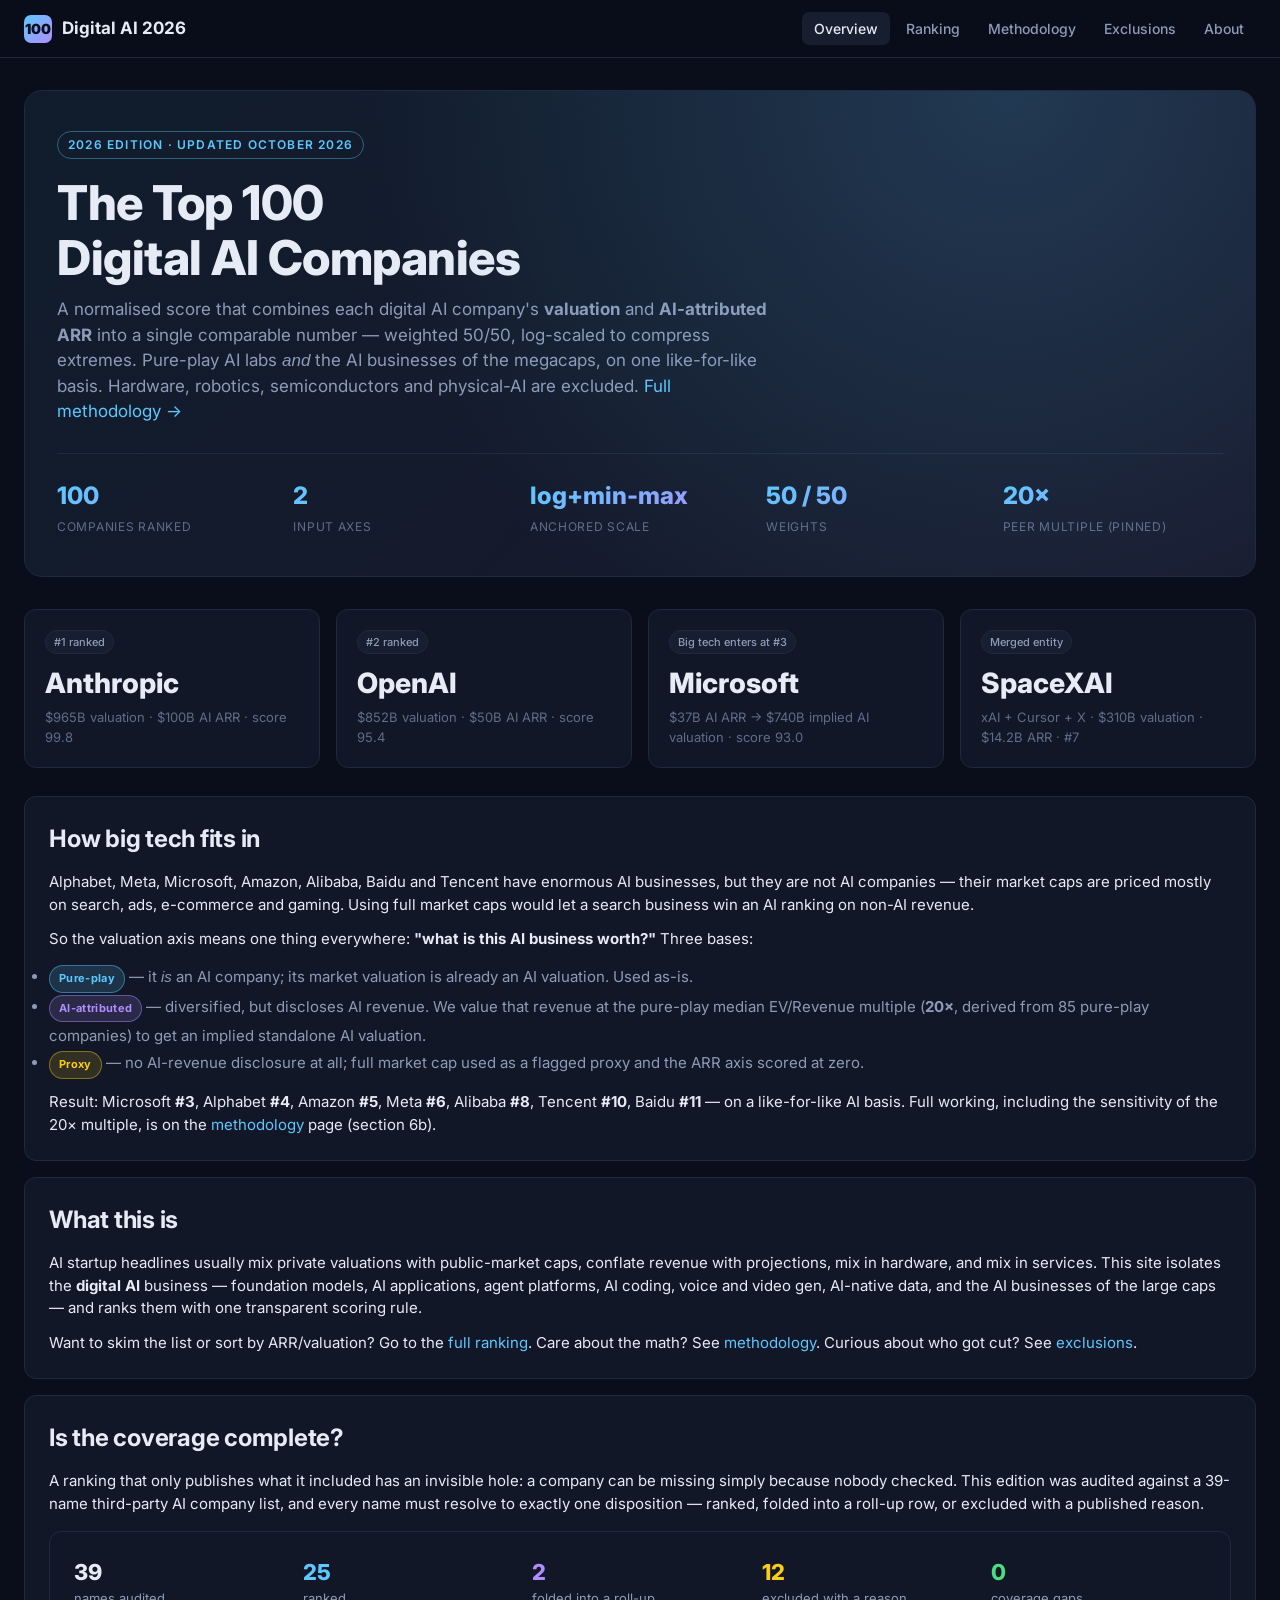
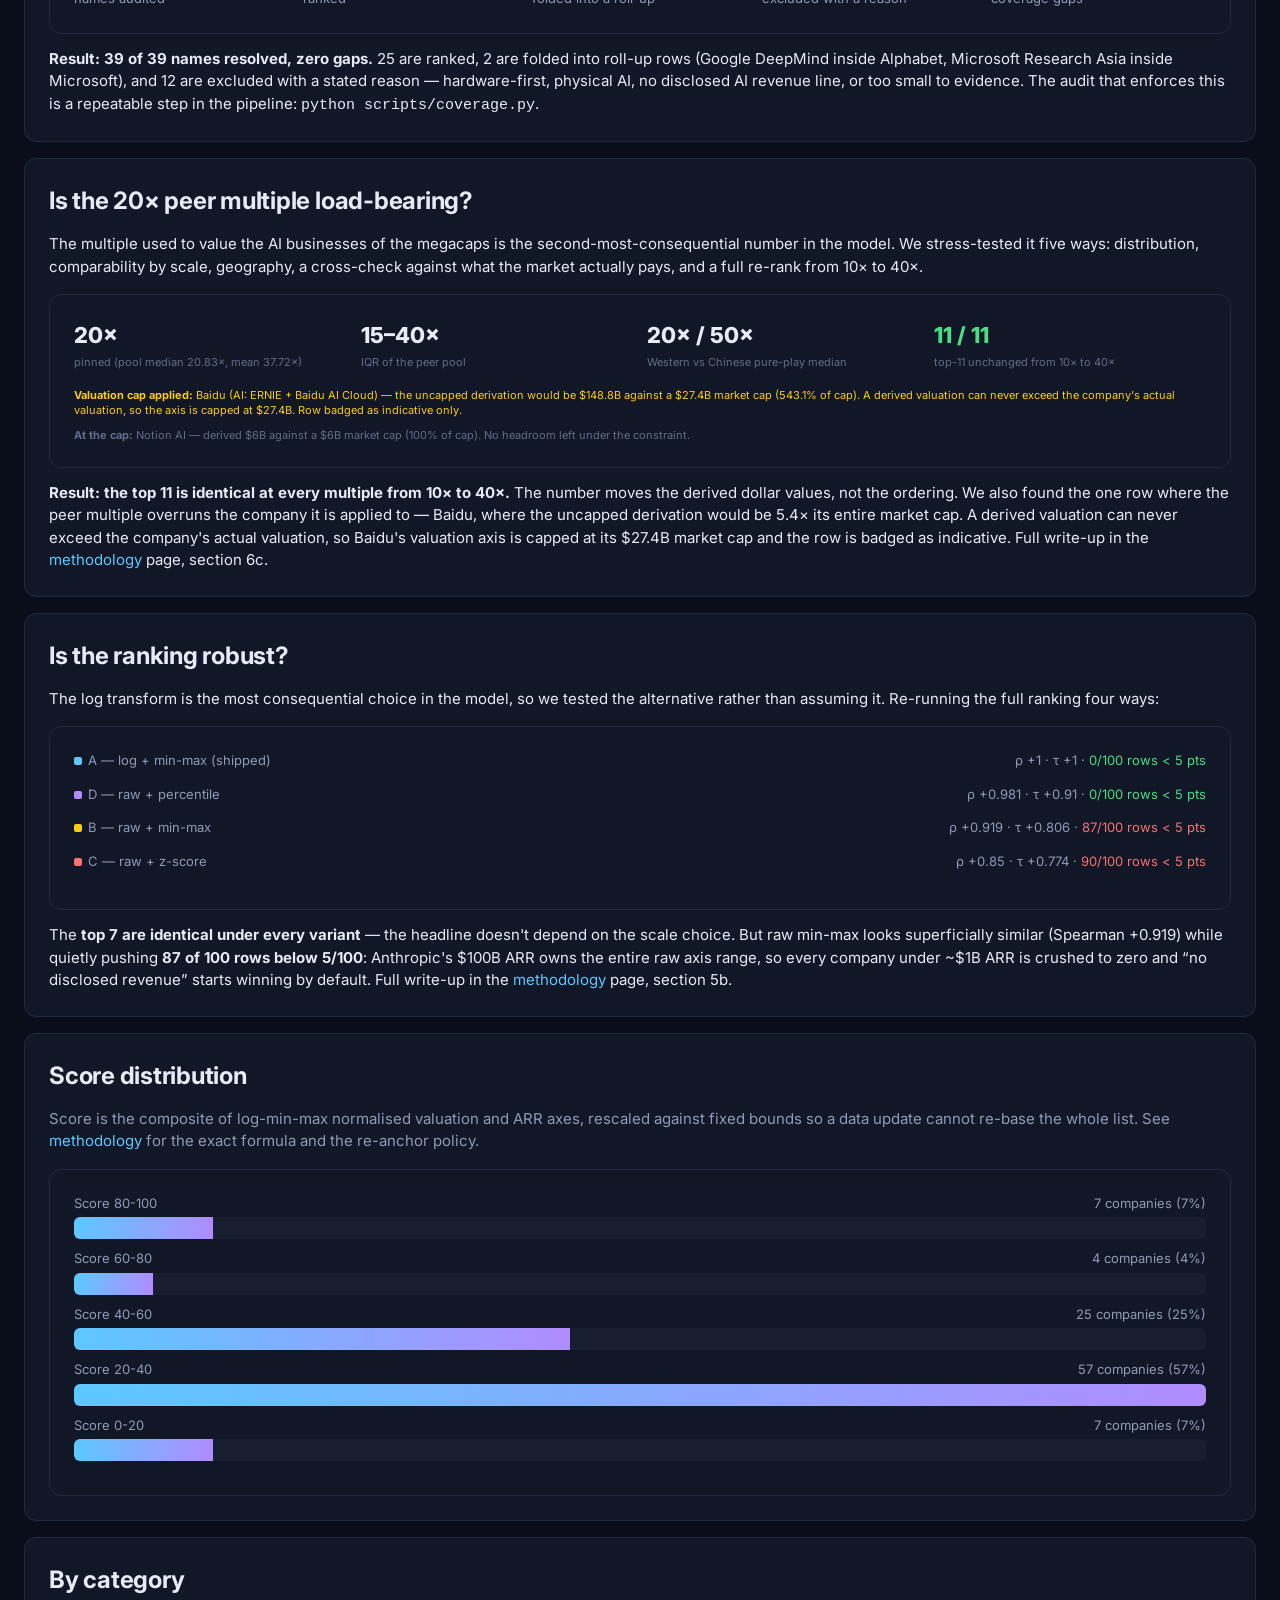
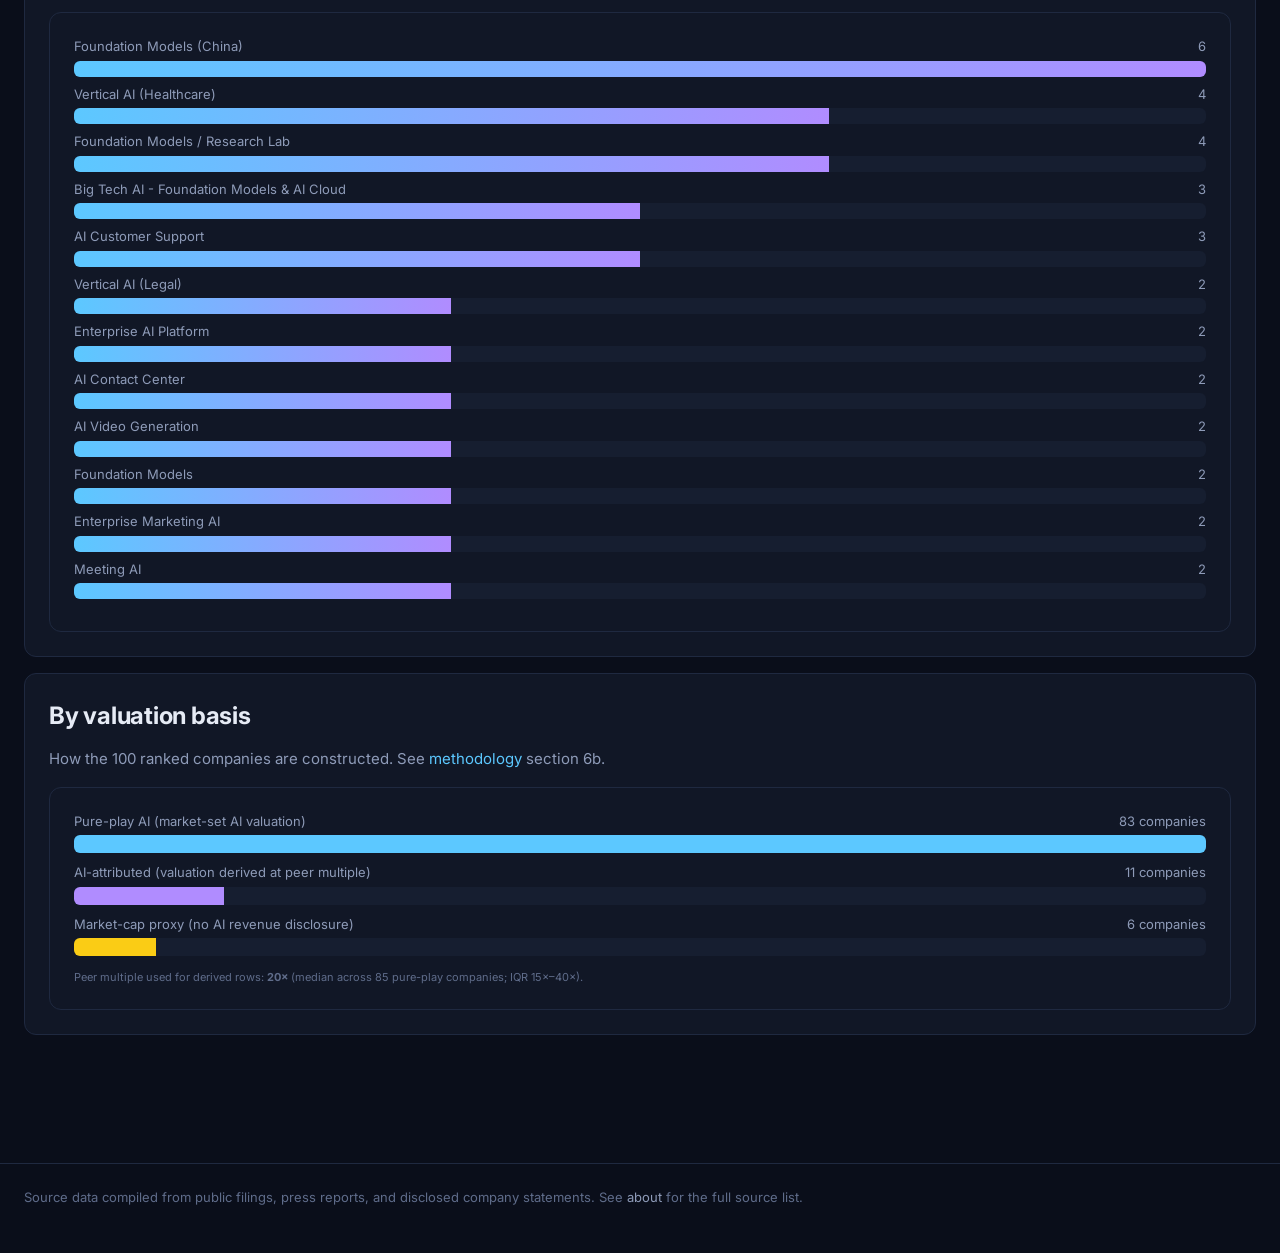
==== commit 5faacd55: "Close the coverage gap: audit every watchlist name to one disposition The 2026-10 edition had 19 nam" ====
--- a/index.html
+++ b/index.html
@@ -96,7 +96,7 @@
           <span class="basis-chip basis-derived">AI-attributed</span>
           &mdash; diversified, but discloses AI revenue. We value that revenue at
           the pure-play median EV/Revenue multiple (<strong>20&times;</strong>,
-          derived from 81 pure-play companies) to get an implied standalone AI
+          derived from 85 pure-play companies) to get an implied standalone AI
           valuation.
         </li>
         <li>
@@ -134,6 +134,27 @@
     </div>
 
     <div class="card">
+      <h2>Is the coverage complete?</h2>
+      <p>
+        A ranking that only publishes what it included has an invisible hole: a
+        company can be missing simply because nobody checked. This edition was
+        audited against a 39-name third-party AI company list, and every name
+        must resolve to exactly one disposition &mdash; ranked, folded into a
+        roll-up row, or excluded with a published reason.
+      </p>
+      <div id="coverage" class="chart-wrap" style="margin:16px 0 0;"></div>
+      <p style="margin-top:14px;">
+        <strong>Result: 39 of 39 names resolved, zero gaps.</strong> 25 are
+        ranked, 2 are folded into roll-up rows (Google DeepMind inside Alphabet,
+        Microsoft Research Asia inside Microsoft), and 12 are excluded with a
+        stated reason &mdash; hardware-first, physical AI, no disclosed AI
+        revenue line, or too small to evidence. The audit that enforces this is
+        a repeatable step in the pipeline:
+        <code>python scripts/coverage.py</code>.
+      </p>
+    </div>
+
+    <div class="card">
       <h2>Is the 20&times; peer multiple load-bearing?</h2>
       <p>
         The multiple used to value the AI businesses of the megacaps is the
@@ -167,7 +188,7 @@
       <p style="margin-top:14px;">
         The <strong>top 7 are identical under every variant</strong> &mdash; the
         headline doesn't depend on the scale choice. But raw min-max looks
-        superficially similar (Spearman +0.937) while quietly pushing
+        superficially similar (Spearman +0.919) while quietly pushing
         <strong>87 of 100 rows below 5/100</strong>: Anthropic's $100B ARR owns
         the entire raw axis range, so every company under ~$1B ARR is crushed
         to zero and &ldquo;no disclosed revenue&rdquo; starts winning by default.
@@ -332,7 +353,7 @@
         document.getElementById("multiple-check").innerHTML = `
           <div style="display:grid;grid-template-columns:repeat(auto-fit,minmax(150px,1fr));gap:14px;margin-bottom:18px;">
             <div>
-              <div style="font-size:22px;font-weight:800;">${d.p50_median}&times;</div>
+              <div style="font-size:22px;font-weight:800;">${mc.peer_multiple.median_ev_revenue}&times;</div>
               <div class="sub-note">pinned (pool median ${d.p50_median}&times;, mean ${d.mean}&times;)</div>
             </div>
             <div>
@@ -344,8 +365,8 @@
               <div class="sub-note">Western vs Chinese pure-play median</div>
             </div>
             <div>
-              <div style="font-size:22px;font-weight:800;color:var(--good);">11 / 11</div>
-              <div class="sub-note">top-11 unchanged from 10&times; to 40&times;</div>
+              <div style="font-size:22px;font-weight:800;color:var(--good);">${mc.top11_stability.always_present.length} / ${mc.top11_stability.ever_present.length}</div>
+              <div class="sub-note">top-${mc.top11_stability.always_present.length} unchanged from 10&times; to 40&times;</div>
             </div>
           </div>
           ${cappedRow ? `
@@ -371,6 +392,45 @@
         document.getElementById("multiple-check").innerHTML =
           '<p class="sub-note">Multiple-check data unavailable.</p>';
       }
+
+      // Coverage audit - read from data/coverage.json so the published
+      // numbers can never drift from the audit that produced them.
+      try {
+        const cres = await fetch("data/coverage.json", { cache: "no-store" });
+        const cov = await cres.json();
+        const cc = cov.counts || {};
+        const box = document.getElementById("coverage");
+        if (!box) throw new Error("no #coverage element");
+        const gapColor = cov.coverage_complete ? "var(--good)" : "var(--bad)";
+        box.innerHTML = `
+          <div style="display:grid;grid-template-columns:repeat(auto-fit,minmax(140px,1fr));gap:14px;">
+            <div>
+              <div style="font-size:22px;font-weight:800;">${cov.watchlist_size}</div>
+              <div style="font-size:13px;color:var(--text-dim);">names audited</div>
+            </div>
+            <div>
+              <div style="font-size:22px;font-weight:800;color:var(--accent);">${cc.RANKED || 0}</div>
+              <div style="font-size:13px;color:var(--text-dim);">ranked</div>
+            </div>
+            <div>
+              <div style="font-size:22px;font-weight:800;color:var(--accent-2);">${cc.FOLDED || 0}</div>
+              <div style="font-size:13px;color:var(--text-dim);">folded into a roll-up</div>
+            </div>
+            <div>
+              <div style="font-size:22px;font-weight:800;color:var(--warn);">${cc.EXCLUDED || 0}</div>
+              <div style="font-size:13px;color:var(--text-dim);">excluded with a reason</div>
+            </div>
+            <div>
+              <div style="font-size:22px;font-weight:800;color:${gapColor};">${(cov.gaps || []).length}</div>
+              <div style="font-size:13px;color:var(--text-dim);">coverage gaps</div>
+            </div>
+          </div>`;
+      } catch (e) {
+        const box = document.getElementById("coverage");
+        if (box) {
+          box.innerHTML = '<p class="sub-note">Coverage data unavailable.</p>';
+        }
+      }
     });
   </script>
 </body>
